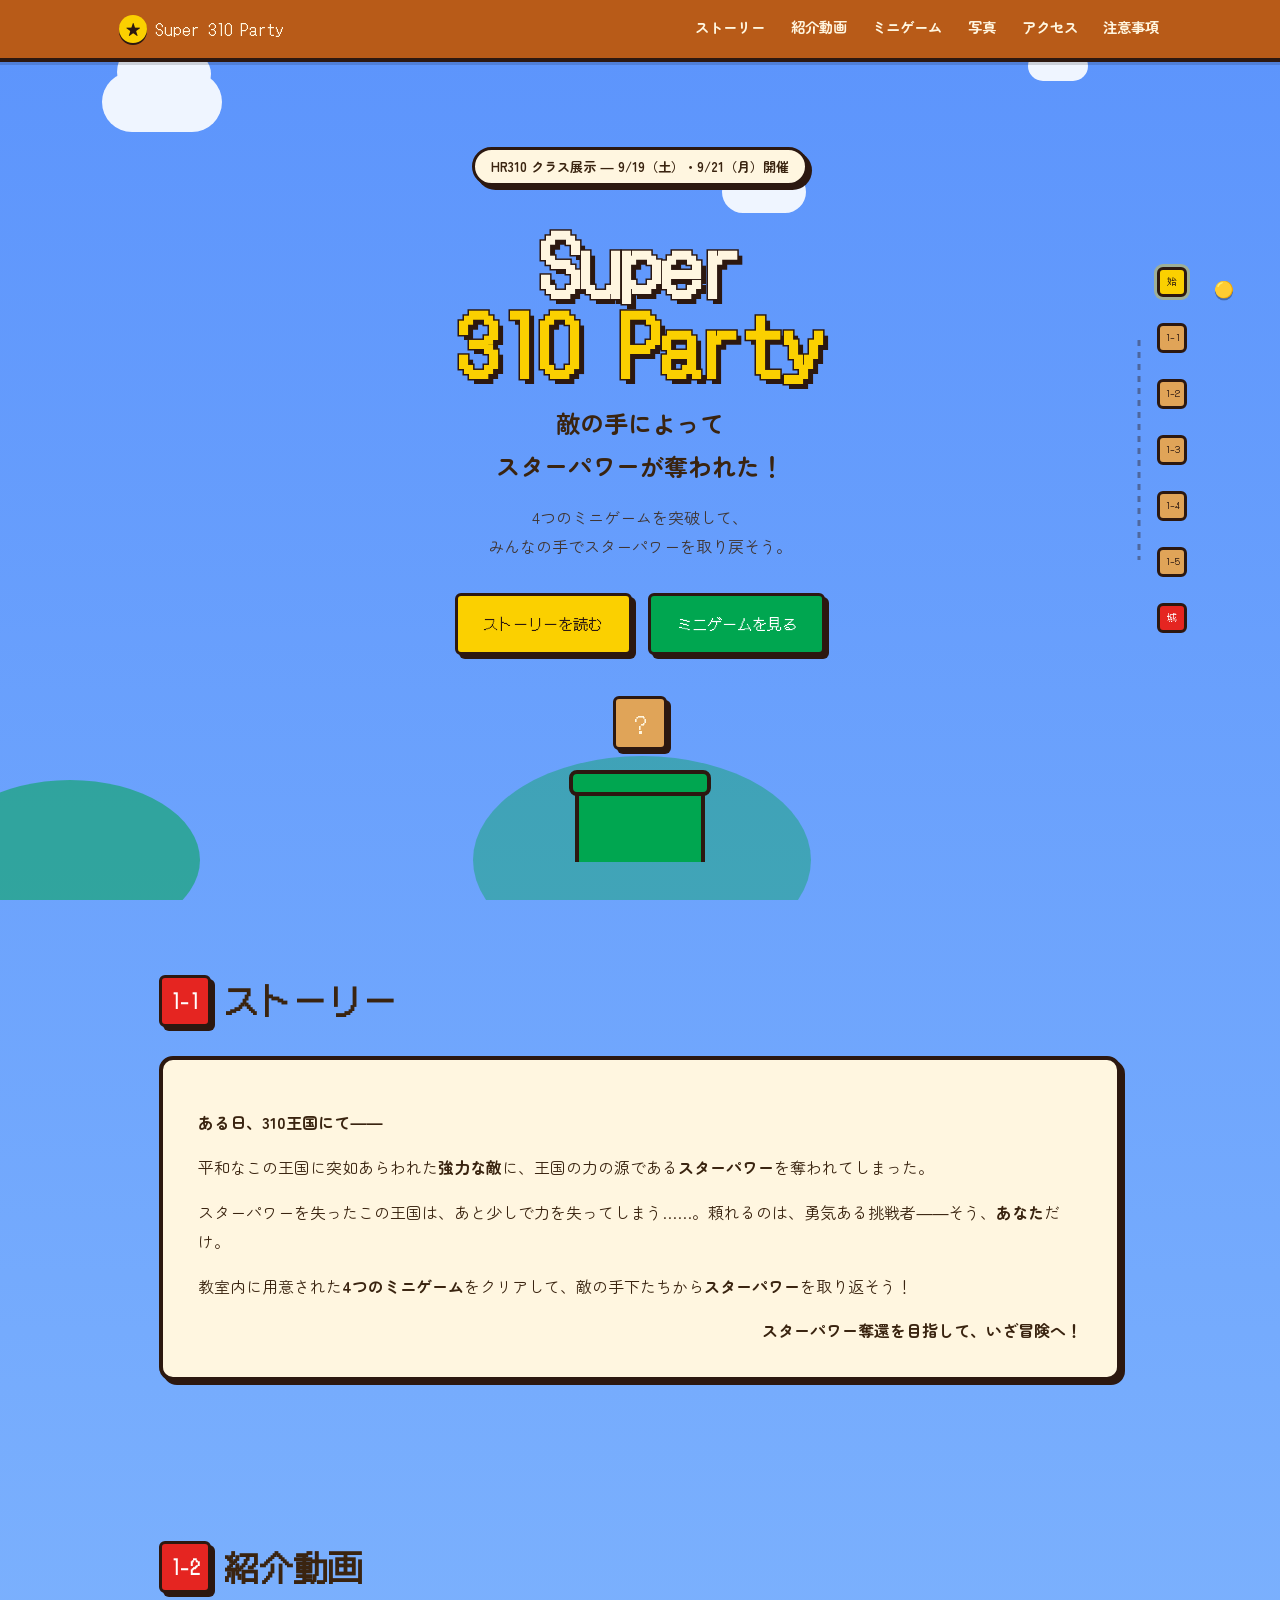
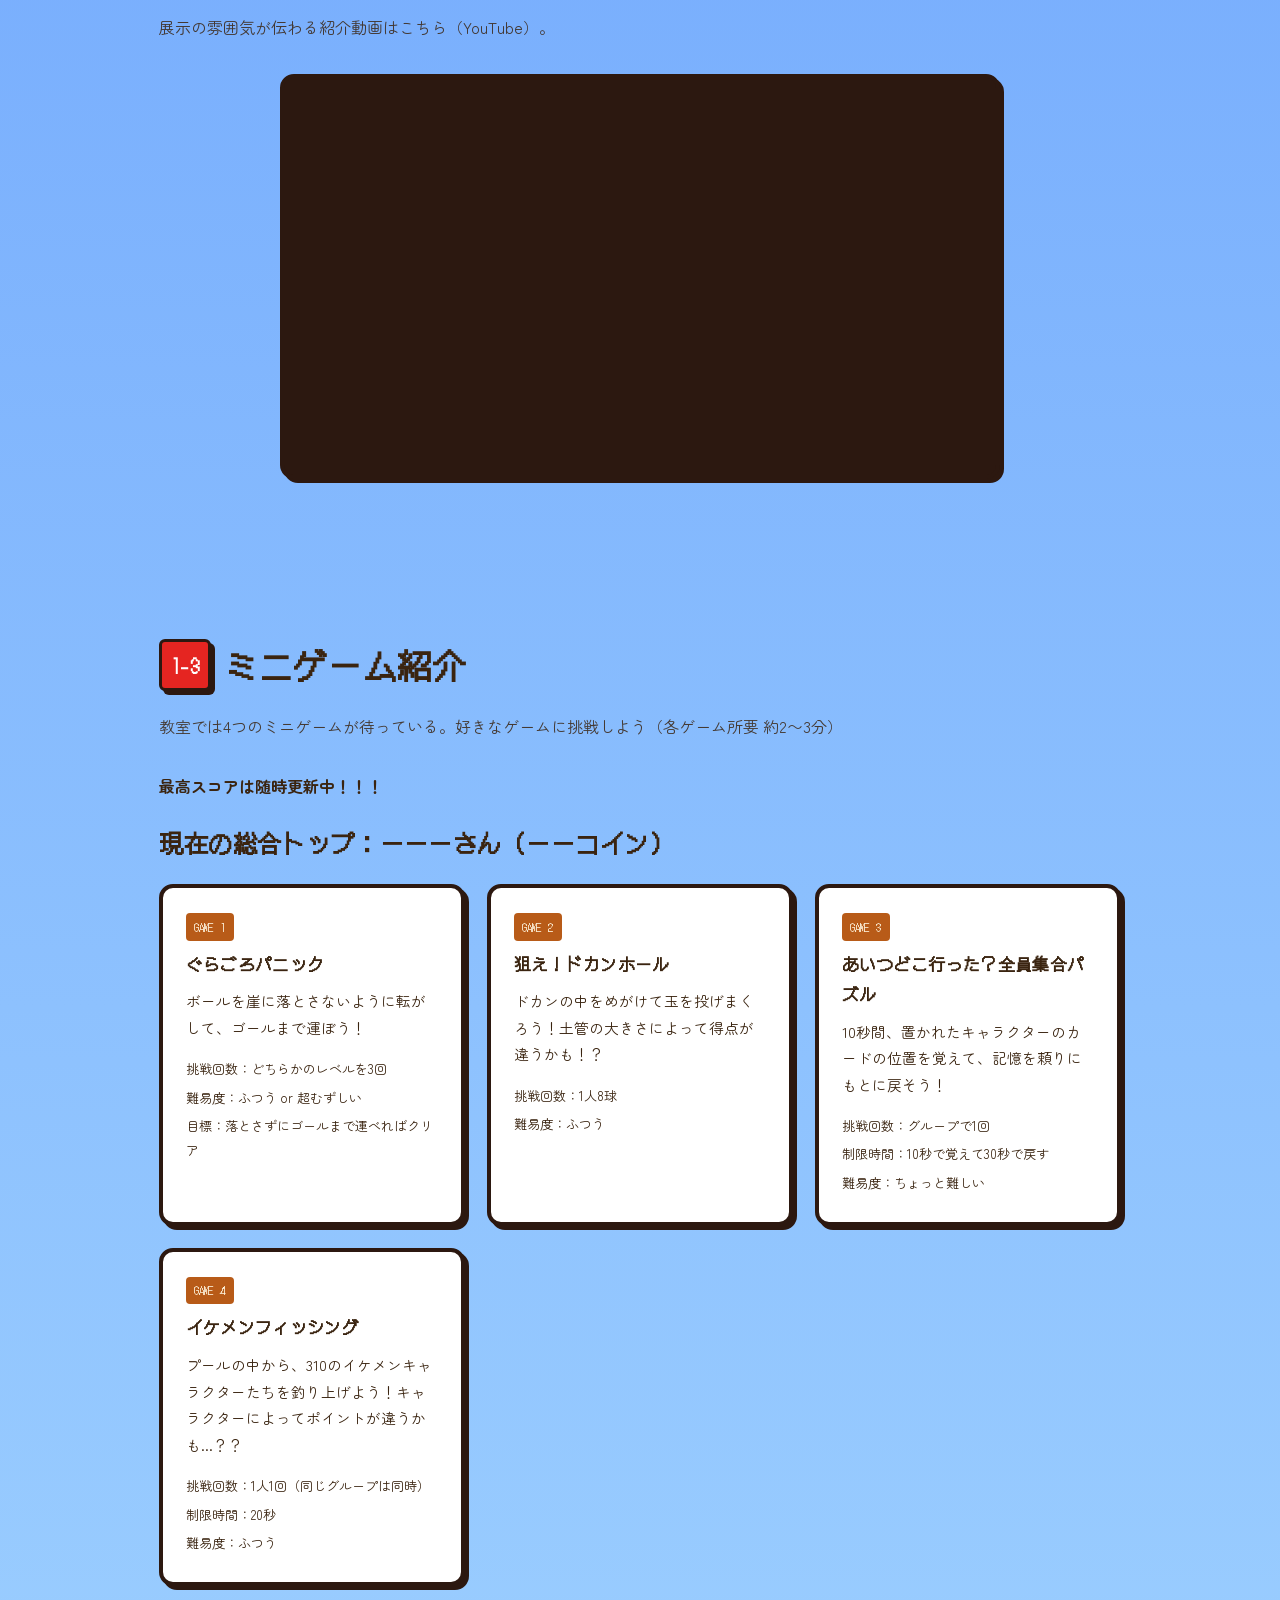
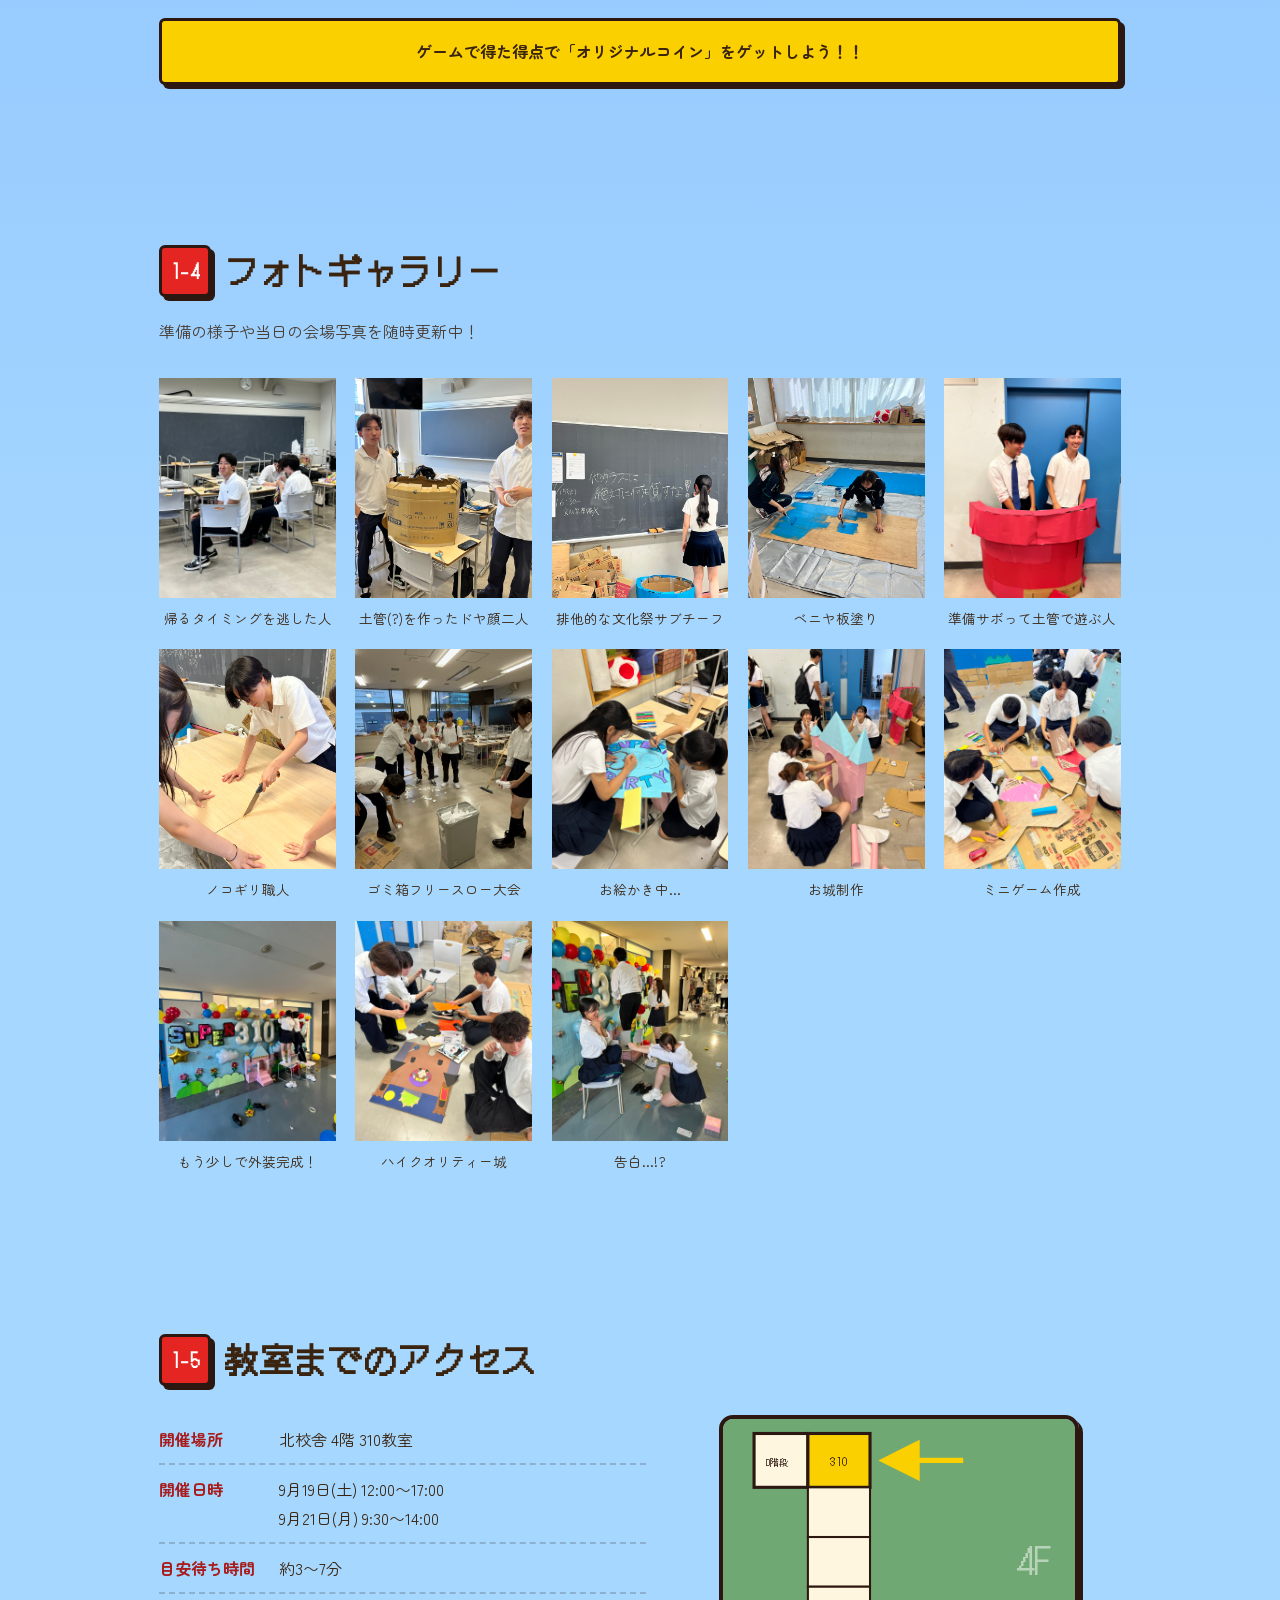
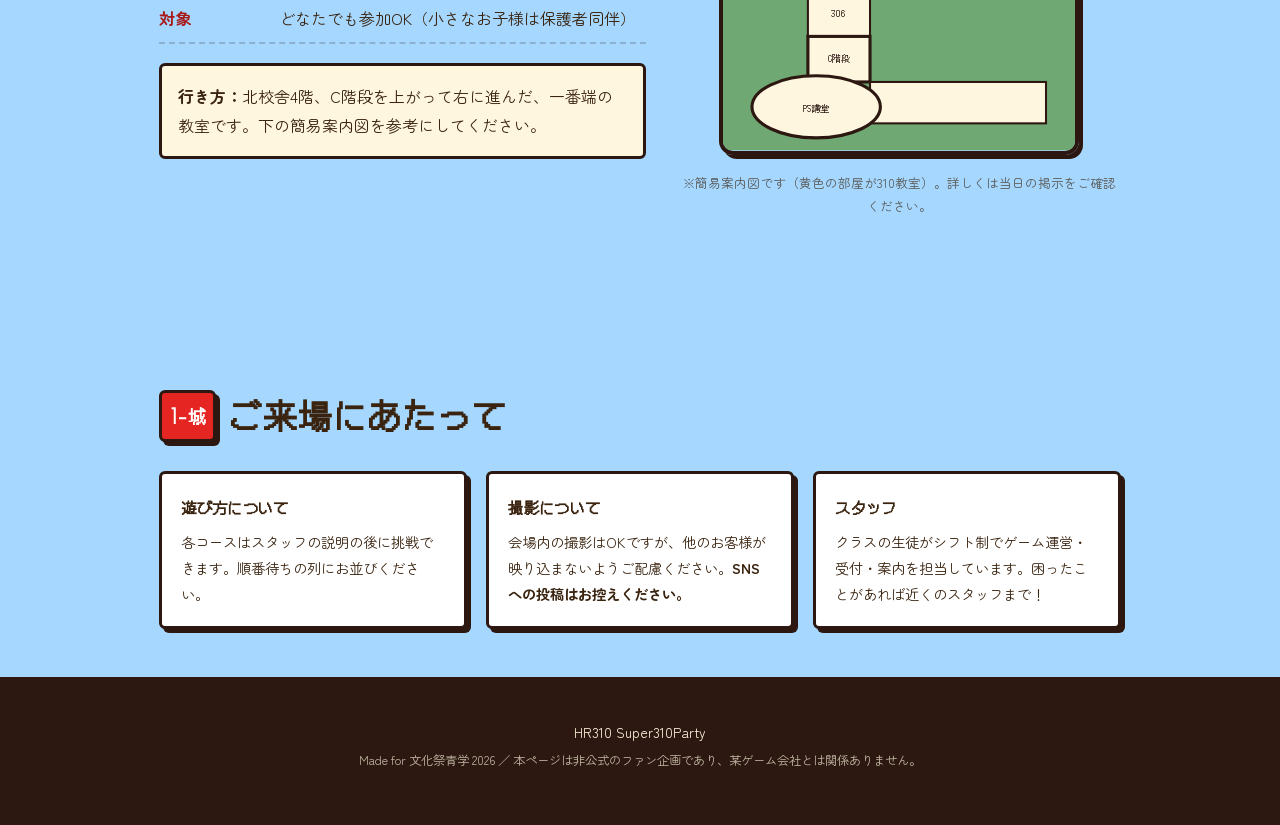
==== index.html @ dea3d175 "Update index.html" ====
<!DOCTYPE html>
<html lang="ja">
<head>
<meta charset="UTF-8">
<meta name="viewport" content="width=device-width, initial-scale=1.0">
<title>Super310Party｜HR310 クラス展示</title>
<meta name="description" content="悪のボスクッパにスターパワーを奪われた！4つのミニゲームに挑戦してスターパワーを取り戻せ。文化祭クラス出し物「スター・クエスト」">
<link rel="preconnect" href="https://fonts.googleapis.com">
<link rel="preconnect" href="https://fonts.gstatic.com" crossorigin>
<link href="https://fonts.googleapis.com/css2?family=DotGothic16&family=Zen+Maru+Gothic:wght@400;500;700;900&display=swap" rel="stylesheet">
<link rel="stylesheet" href="style.css">
</head>
<body>

<!-- ふわふわ動く背景の雲・土管など（装飾） -->
<div class="bg-scene" aria-hidden="true">
  <div class="cloud cloud--a"></div>
  <div class="cloud cloud--b"></div>
  <div class="cloud cloud--c"></div>
  <div class="hill hill--a"></div>
  <div class="hill hill--b"></div>
</div>

<!-- ===== ヘッダー ===== -->
<header class="site-header">
  <div class="site-header__inner">
    <a class="brand" href="#top">
      <span class="brand__coin">★</span>
      <span class="brand__text">Super 310 Party</span>
    </a>
    <nav class="main-nav" aria-label="ページ内メニュー">
      <a href="#story">ストーリー</a>
      <a href="#video">紹介動画</a>
      <a href="#games">ミニゲーム</a>
      <a href="#gallery">写真</a>
      <a href="#access">アクセス</a>
      <a href="#info">注意事項</a>
    </nav>
    <button class="menu-toggle" id="menuToggle" aria-label="メニューを開く" aria-expanded="false">
      <span></span><span></span><span></span>
    </button>
  </div>
</header>

<!-- スクロール連動のコースマップ（サイド固定・現在地表示） -->
<nav class="course-map" aria-label="現在の読了位置">
  <div class="course-map__line"></div>
  <ol class="course-map__nodes">
    <li data-target="top"><span class="node">始</span><em>スタート</em></li>
    <li data-target="story"><span class="node">1-1</span><em>ストーリー</em></li>
    <li data-target="video"><span class="node">1-2</span><em>紹介動画</em></li>
    <li data-target="games"><span class="node">1-3</span><em>ミニゲーム</em></li>
    <li data-target="gallery"><span class="node">1-4</span><em>写真</em></li>
    <li data-target="access"><span class="node">1-5</span><em>アクセス</em></li>
    <li data-target="info"><span class="node node--castle">城</span><em>ゴール</em></li>
  </ol>
  <div class="course-map__runner" id="mapRunner">🟡</div>
</nav>

<main id="top">

  <!-- ===== ヒーロー ===== -->
  <section class="hero">
    <div class="hero__inner">
      <p class="hero__eyebrow">HR310 クラス展示 ― 9/19（土）・9/21（月）開催</p>
      <h1 class="hero__title">
        <span class="hero__title-line">Super</span>
        <span class="hero__title-line hero__title-line--accent">310 Party</span>
      </h1>
      <p class="hero__catch">敵の手によって<br>スターパワーが奪われた！</p>
      <p class="hero__sub">4つのミニゲームを突破して、<br>みんなの手でスターパワーを取り戻そう。</p>
      <div class="hero__cta">
        <a href="#story" class="btn btn--block">ストーリーを読む</a>
        <a href="#games" class="btn btn--pipe">ミニゲームを見る</a>
      </div>
      <button class="qblock" id="qblock" type="button" aria-label="隠しブロック">?</button>
    </div>
    <div class="hero__pipe" aria-hidden="true"></div>
  </section>

  <!-- ===== ストーリー ===== -->
  <section id="story" class="section story">
    <h2 class="section__heading"><span>1-1</span>ストーリー</h2>
    <div class="story__body">
      <p class="story__lead">ある日、310王国にて――</p>
      <p>平和なこの王国に突如あらわれた<strong>強力な敵</strong>に、王国の力の源である<strong>スターパワー</strong>を奪われてしまった。</p>
      <p>スターパワーを失ったこの王国は、あと少しで力を失ってしまう……。頼れるのは、勇気ある挑戦者――そう、<strong>あなた</strong>だけ。</p>
      <p>教室内に用意された<strong>4つのミニゲーム</strong>をクリアして、敵の手下たちから<strong>スターパワー</strong>を取り返そう！</p>
      <p class="story__lead story__lead--end">スターパワー奪還を目指して、いざ冒険へ！</p>
    </div>
  </section>

  <!-- ===== 紹介動画 ===== -->
  <section id="video" class="section video">
    <h2 class="section__heading"><span>1-2</span>紹介動画</h2>
    <p class="section__lead">展示の雰囲気が伝わる紹介動画はこちら（YouTube）。</p>
    <div class="video-wrap">
      <iframe
        src="https://www.youtube.com/embed/QX0gnmTbUIY"
        title="スター・クエスト 紹介動画"
        loading="lazy"
        allow="accelerometer; autoplay; clipboard-write; encrypted-media; gyroscope; picture-in-picture; web-share"
        allowfullscreen>
      </iframe>
    </div>
    <!-- <p class="video-note">※ 上の「YOUTUBE_VIDEO_ID」の部分を、実際にYouTubeへアップした動画のIDに差し替えてください。</p> -->
  </section>


  <!-- ===== ミニゲーム ===== -->
  <section id="games" class="section games">
    <h2 class="section__heading"><span>1-3</span>ミニゲーム紹介</h2>
    <p class="section__lead">教室では4つのミニゲームが待っている。好きなゲームに挑戦しよう（各ゲーム所要 約2〜3分）</p>
    <p><strong>最高スコアは随時更新中！！！</strong></p>
    <h2><strong>現在の総合トップ：ーーーさん（ーーコイン）</strong></h2>

    <div class="game-grid">
      <article class="game-card">
        <div class="game-card__head">
          <span class="game-card__num">GAME 1</span>
          <h3>ぐらごろパニック</h3>
        </div>
        <p class="game-card__desc">ボールを崖に落とさないように転がして、ゴールまで運ぼう！</p>
        <ul class="game-card__meta">
          <li> 挑戦回数：どちらかのレベルを3回</li>
          <li> 難易度：ふつう or 超むずしい</li>
          <li> 目標：落とさずにゴールまで運べればクリア</li>
        </ul>
        
      </article>

      <article class="game-card">
        <div class="game-card__head">
          <span class="game-card__num">GAME 2</span>
          <h3>狙え！ドカンホール</h3>
        </div>
        <p class="game-card__desc">ドカンの中をめがけて玉を投げまくろう！土管の大きさによって得点が違うかも！？</p>
        <ul class="game-card__meta">
          <li> 挑戦回数：1人8球</li>
          <li> 難易度：ふつう</li>
        </ul>
        
      </article>

      <article class="game-card">
        <div class="game-card__head">
          <span class="game-card__num">GAME 3</span>
          <h3>あいつどこ行った？全員集合パズル</h3>
        </div>
        <p class="game-card__desc">10秒間、置かれたキャラクターのカードの位置を覚えて、記憶を頼りにもとに戻そう！</p>
        <ul class="game-card__meta">
          <li> 挑戦回数：グループで1回</li>
          <li> 制限時間：10秒で覚えて30秒で戻す</li>
          <li> 難易度：ちょっと難しい</li>
        </ul>
        
      </article>

      <article class="game-card">
        <div class="game-card__head">
          <span class="game-card__num">GAME 4</span>
          <h3>イケメンフィッシング</h3>
        </div>
        <p class="game-card__desc">プールの中から、310のイケメンキャラクターたちを釣り上げよう！キャラクターによってポイントが違うかも...？？</p>
        <ul class="game-card__meta">
          <li> 挑戦回数：1人1回（同じグループは同時）</li>
          <li> 制限時間：20秒</li>
          <li> 難易度：ふつう</li>
        </ul>
        
      </article>
    </div>

    <div class="prize-note">
      <p><strong>ゲームで得た得点で「オリジナルコイン」をゲットしよう！！</strong> </p>
    </div>
  </section>

  <!-- ===== 写真ギャラリー ===== -->
  <section id="gallery" class="section gallery">
    <h2 class="section__heading"><span>1-4</span>フォトギャラリー</h2>
    <p class="section__lead">準備の様子や当日の会場写真を随時更新中！</p>
    <div class="gallery__grid">
      <figure class="gallery__item"><img src="IMG_1889.jpeg" alt="帰るタイミング"><figcaption>帰るタイミングを逃した人</figcaption></figure>
      <figure class="gallery__item"><img src="IMG_1675.jpeg" alt="ドヤ顔二人"><figcaption>土管(?)を作ったドヤ顔二人</figcaption></figure>
      <figure class="gallery__item"><img src="IMG_1862.jpeg" alt="排他的な文化祭チーフ"><figcaption>排他的な文化祭サブチーフ</figcaption></figure>
      <figure class="gallery__item"><img src="IMG_1683.jpeg" alt="ベニヤ板を塗る二人"><figcaption>ベニヤ板塗り</figcaption></figure>
      <figure class="gallery__item"><img src="IMG_1866.jpeg" alt="準備サボって土管で遊ぶ人たち"><figcaption>準備サボって土管で遊ぶ人</figcaption></figure>
      <figure class="gallery__item"><img src="IMG_1871.jpeg" alt="ノコギリ職人"><figcaption>ノコギリ職人</figcaption></figure>
      <figure class="gallery__item"><img src="IMG_1896.jpeg" alt="ゴミ箱フリースロー大会"><figcaption>ゴミ箱フリースロー大会</figcaption></figure>
      <figure class="gallery__item"><img src="IMG_1968.jpeg" alt="お絵かき中..."><figcaption>お絵かき中...</figcaption></figure>
      <figure class="gallery__item"><img src="IMG_1945.jpeg" alt="お城制作"><figcaption>お城制作</figcaption></figure>
      <figure class="gallery__item"><img src="IMG_1990.jpeg" alt="ミニゲーム制作"><figcaption>ミニゲーム作成</figcaption></figure>
      <figure class="gallery__item"><img src="IMG_2033.jpeg" alt="もう少し"><figcaption>もう少しで外装完成！</figcaption></figure>
      <figure class="gallery__item"><img src="IMG_1991.jpeg" alt="ハイクオリティー城"><figcaption>ハイクオリティー城</figcaption></figure>
      <figure class="gallery__item"><img src="IMG_2036.jpeg" alt="告白"><figcaption>告白...!?</figcaption></figure>
      <!-- <figure class="gallery__item"><div class="gallery__ph">写真 5</div><figcaption>まだまだ更新中...</figcaption></figure> -->
      
    </div>
  </section>

  <!-- ===== アクセス ===== -->
  <section id="access" class="section access">
    <h2 class="section__heading"><span>1-5</span>教室までのアクセス</h2>
    <div class="access__grid">
      <div class="access__info">
        <dl class="access__list">
          <div><dt>開催場所</dt><dd>北校舎 4階 310教室</dd></div>
          <div><dt>開催日時</dt><dd>9月19日(土) 12:00〜17:00<br>9月21日(月) 9:30〜14:00</dd></div>
          <div><dt>目安待ち時間</dt><dd>約3〜7分</dd></div>
          <div><dt>対象</dt><dd>どなたでも参加OK（小さなお子様は保護者同伴）</dd></div>
        </dl>
        <p class="access__route"><strong>行き方：</strong>北校舎4階、C階段を上がって右に進んだ、一番端の教室です。下の簡易案内図を参考にしてください。</p>
      </div>
      <div class="access__map" aria-hidden="true">
        <svg viewBox="0 0 340 320" class="map-svg">
          <rect width="340" height="320" fill="#6FA872"></rect>
          <text x="300" y="150" text-anchor="middle" class="map-svg__label map-svg__floor">4F</text>
 
          <!-- 上部の階段 -->
          <rect x="30" y="14" width="52" height="52" fill="var(--cream)" stroke="var(--outline)" stroke-width="3"></rect>
          <text x="52" y="45" text-anchor="middle" class="map-svg__label map-svg__label--xs">D階段</text>
 
          <!-- 縦の廊下（教室が並ぶ） -->
          <rect x="82" y="14" width="60" height="52" class="map-svg__room map-svg__room--active" stroke="var(--outline)" stroke-width="3"></rect>
          <text x="112" y="45" text-anchor="middle" class="map-svg__label map-svg__label--sm">310</text>
 
          <rect x="82" y="66" width="60" height="48" fill="var(--cream)" stroke="var(--outline)" stroke-width="2"></rect>
          <rect x="82" y="114" width="60" height="48" fill="var(--cream)" stroke="var(--outline)" stroke-width="2"></rect>
 
          <rect x="82" y="162" width="60" height="48" fill="var(--cream)" stroke="var(--outline)" stroke-width="2"></rect>
          <text x="112" y="191" text-anchor="middle" class="map-svg__label map-svg__label--xs">306</text>
 
          <!-- B階段 -->
          <rect x="82" y="210" width="60" height="44" fill="var(--cream)" stroke="var(--outline)" stroke-width="3"></rect>
          <text x="112" y="235" text-anchor="middle" class="map-svg__label map-svg__label--xs">C階段</text>
 
          <!-- 横の廊下（1階部分） -->
          <rect x="142" y="254" width="170" height="40" fill="var(--cream)" stroke="var(--outline)" stroke-width="2"></rect>
          
 
          <!-- PS講堂 -->
          <ellipse cx="90" cy="278" rx="62" ry="30" fill="var(--cream)" stroke="var(--outline)" stroke-width="3"></ellipse>
          <text x="90" y="283" text-anchor="middle" class="map-svg__label map-svg__label--xs">PS講堂</text>
 
          <!-- 310教室を指す矢印 -->
          <path d="M232 40 L170 40" fill="none" stroke="var(--gold)" stroke-width="5" marker-end="url(#arrowhead)"></path>
          <defs>
            <marker id="arrowhead" markerWidth="8" markerHeight="8" refX="4" refY="4" orient="auto">
              <path d="M0,0 L8,4 L0,8 Z" fill="var(--gold)"></path>
            </marker>
          </defs>
        </svg>
        <p class="map-caption">※簡易案内図です（黄色の部屋が310教室）。詳しくは当日の掲示をご確認ください。</p>
      </div>
    </div>
  </section>

  <!-- ===== 注意事項・FAQ ===== -->
  <section id="info" class="section info">
    <h2 class="section__heading"><span>1-城</span>ご来場にあたって</h2>
    <div class="info__grid">
      <div class="info__card">
        <h3> 遊び方について</h3>
        <p>各コースはスタッフの説明の後に挑戦できます。順番待ちの列にお並びください。</p>
      </div>
      <div class="info__card">
        <h3> 撮影について</h3>
        <p>会場内の撮影はOKですが、他のお客様が映り込まないようご配慮ください。<strong>SNSへの投稿はお控えください。</strong></p>
      </div>
      <div class="info__card">
        <h3> スタッフ</h3>
        <p>クラスの生徒がシフト制でゲーム運営・受付・案内を担当しています。困ったことがあれば近くのスタッフまで！</p>
      </div>
    </div>
  </section>

</main>

<footer class="site-footer">
  <p>HR310 Super310Party</p>
  <p class="site-footer__sub">Made for 文化祭青学 2026 ／ 本ページは非公式のファン企画であり、某ゲーム会社とは関係ありません。</p>
</footer>

<div class="toast" id="toast" role="status" aria-live="polite"></div>

<script src="script.js"></script>
</body>
</html>
---- style.css ----
/* =====================================================
   トークン
===================================================== */
:root{
  --sky-top: #5C94FC;
  --sky-bottom: #A6D8FF;
  --sky: #5C94FC;
  --ground: #C84C0C;
  --block: #B85B18;
  --block-light: #E0A458;
  --pipe: #00A650;
  --pipe-dark: #00793A;
  --gold: #FBD000;
  --red: #E52521;
  --red-dark: #A81C1C;
  --outline: #2C1810;
  --cream: #FFF6E0;
  --ink: #3A2410;
 
  --font-display: "DotGothic16", sans-serif;
  --font-body: "Zen Maru Gothic", sans-serif;
 
  --radius-s: 6px;
  --radius-m: 14px;
  --shadow-pixel: 4px 4px 0 var(--outline);
}

*, *::before, *::after{ box-sizing: border-box; }

html{ scroll-behavior: smooth; }

body{
  margin: 0;
  font-family: var(--font-body);
  color: var(--ink);
  background: linear-gradient(var(--sky-top), var(--sky-bottom) 70%, var(--sky-bottom));
  overflow-x: hidden;
  line-height: 1.8;
}

h1, h2, h3{ font-family: var(--font-display); letter-spacing: .02em; }

a{ color: inherit; }

@media (prefers-reduced-motion: reduce){
  *{ animation-duration: .001ms !important; animation-iteration-count: 1 !important; transition-duration: .001ms !important; }
  html{ scroll-behavior: auto; }
}

/* =====================================================
   背景シーン（雲・丘）
===================================================== */
.bg-scene{ position: fixed; inset: 0; z-index: -1; overflow: hidden; }

.cloud{
  position: absolute;
  width: 120px; height: 60px;
  background: #fff;
  border-radius: 60px;
  opacity: .9;
}
.cloud::before, .cloud::after{
  content: "";
  position: absolute;
  background: #fff;
  border-radius: 50%;
}
.cloud::before{ width: 60px; height: 60px; top: -30px; left: 15px; }
.cloud::after{ width: 44px; height: 44px; top: -20px; left: 65px; }
.cloud--a{ top: 8%; left: 8%; animation: drift 60s linear infinite; }
.cloud--b{ top: 18%; left: 55%; transform: scale(.7); animation: drift 80s linear infinite; }
.cloud--c{ top: 4%; left: 78%; transform: scale(.5); animation: drift 70s linear infinite reverse; }

@keyframes drift{
  from{ transform: translateX(0); }
  to{ transform: translateX(120px); }
}

.hill{
  position: absolute;
  bottom: -40px;
  width: 260px; height: 160px;
  background: var(--pipe);
  border-radius: 50%;
  opacity: .55;
}
.hill--a{ left: -60px; }
.hill--b{ left: 40%; transform: scale(1.3); opacity: .4; }

/* =====================================================
   ヘッダー / ナビ
===================================================== */
.site-header{
  position: sticky; top: 0; z-index: 40;
  background: var(--block);
  border-bottom: 4px solid var(--outline);
  box-shadow: 0 3px 0 rgba(0,0,0,.15);
}
.site-header__inner{
  max-width: 1080px; margin: 0 auto;
  display: flex; align-items: center; justify-content: space-between;
  padding: .6rem 1.2rem;
}
.brand{ display: flex; align-items: center; gap: .5rem; text-decoration: none; color: var(--cream); }
.brand__coin{
  display: inline-flex; align-items: center; justify-content: center;
  width: 28px; height: 28px; border-radius: 50%;
  background: var(--gold); color: var(--outline);
  font-size: .9rem; font-weight: 900;
  box-shadow: 0 2px 0 var(--outline);
  animation: coin-spin 3s linear infinite;
}
@keyframes coin-spin{
  0%, 100%{ transform: scaleX(1); }
  50%{ transform: scaleX(.15); }
}
.brand__text{ font-family: var(--font-display); font-size: 1.05rem; }

.main-nav{ display: flex; gap: 1.4rem; }
.main-nav a{
  text-decoration: none; color: var(--cream); font-size: .9rem; font-weight: 700;
  padding: .3rem .1rem; border-bottom: 3px solid transparent;
}
.main-nav a:hover{ border-color: var(--gold); }

.menu-toggle{
  display: none; flex-direction: column; gap: 4px;
  background: none; border: none; cursor: pointer; padding: .4rem;
}
.menu-toggle span{ width: 24px; height: 3px; background: var(--cream); border-radius: 2px; }

@media (max-width: 760px){
  .main-nav{
    position: absolute; top: 100%; left: 0; right: 0;
    background: var(--block); border-bottom: 4px solid var(--outline);
    flex-direction: column; gap: 0; padding: .5rem 1.2rem;
    display: none;
  }
  .main-nav.is-open{ display: flex; }
  .main-nav a{ padding: .7rem 0; border-bottom: 1px solid rgba(255,255,255,.15); }
  .menu-toggle{ display: flex; }
}

/* =====================================================
   コースマップ（サイド固定・進捗インジケーター）
===================================================== */
.course-map{
  position: fixed; right: 14px; top: 50%; transform: translateY(-50%);
  z-index: 30;
  display: flex; align-items: center;
}
.course-map__nodes{
  list-style: none; margin: 0; padding: 0;
  display: flex; flex-direction: column; gap: 26px;
  position: relative;
}
.course-map__line{
  position: absolute; right: 17px; top: 50%; transform: translateY(-50%) rotate(90deg);
  width: 220px; height: 3px;
  background: repeating-linear-gradient(90deg, var(--outline) 0 6px, transparent 6px 12px);
  opacity: .4;
}
.course-map__nodes li{ display: flex; align-items: center; gap: .5rem; cursor: pointer; }
.course-map__nodes .node{
  width: 30px; height: 30px; border-radius: 6px;
  background: var(--block-light); border: 3px solid var(--outline);
  display: flex; align-items: center; justify-content: center;
  font-family: var(--font-display); font-size: .6rem; color: var(--outline);
  transition: transform .15s ease, background .15s ease;
}
.course-map__nodes .node--castle{ background: var(--red); color: #fff; }
.course-map__nodes em{
  font-style: normal; font-size: .68rem; white-space: nowrap;
  background: var(--cream); border: 2px solid var(--outline); border-radius: 4px;
  padding: 2px 6px; opacity: 0; transform: translateX(6px);
  transition: opacity .15s ease, transform .15s ease;
}
.course-map__nodes li:hover em{ opacity: 1; transform: translateX(0); }
.course-map__nodes li:hover .node{ transform: scale(1.15); background: var(--gold); }
.course-map__nodes li.is-active .node{ background: var(--gold); box-shadow: 0 0 0 3px rgba(251,208,0,.4); }

.course-map__runner{
  position: absolute; right: 32px; font-size: 1rem;
  transition: top .25s ease;
  filter: drop-shadow(0 2px 0 rgba(0,0,0,.3));
}

@media (max-width: 900px){
  .course-map{ display: none; }
}

/* =====================================================
   ヒーロー
===================================================== */
.hero{
  position: relative;
  padding: 4.5rem 1.2rem 7rem;
  text-align: center;
  overflow: hidden;
}
.hero__inner{ max-width: 720px; margin: 0 auto; position: relative; z-index: 2; }
.hero__eyebrow{
  display: inline-block;
  background: var(--cream); border: 3px solid var(--outline); border-radius: 20px;
  padding: .3rem 1rem; font-weight: 700; font-size: .82rem;
  box-shadow: var(--shadow-pixel);
}
.hero__title{ margin: 1.4rem 0 .6rem; line-height: 1; }
.hero__title-line{
  display: block; font-size: clamp(2.6rem, 9vw, 5rem);
  color: var(--cream);
  -webkit-text-stroke: 3px var(--outline);
  paint-order: stroke fill;
  text-shadow: 5px 5px 0 var(--outline);
}
.hero__title-line--accent{ color: var(--gold); }

.hero__catch{
  font-size: clamp(1.1rem, 3vw, 1.5rem);
  font-weight: 700; margin: 1.2rem 0 .4rem;
}
.hero__sub{ opacity: .85; margin-bottom: 2rem; }

.hero__cta{ display: flex; gap: 1rem; justify-content: center; flex-wrap: wrap; }

.btn{
  display: inline-block; text-decoration: none;
  font-family: var(--font-display); font-size: .95rem;
  padding: .9rem 1.6rem; border-radius: var(--radius-s);
  border: 3px solid var(--outline);
  box-shadow: var(--shadow-pixel);
  transition: transform .1s ease, box-shadow .1s ease;
}
.btn:active{ transform: translate(3px, 3px); box-shadow: 1px 1px 0 var(--outline); }
.btn--block{ background: var(--gold); color: var(--outline); }
.btn--pipe{ background: var(--pipe); color: #fff; }

.qblock{
  margin-top: 2.6rem;
  width: 54px; height: 54px;
  background: var(--block-light);
  border: 3px solid var(--outline);
  border-radius: var(--radius-s);
  font-family: var(--font-display); font-size: 1.4rem; color: var(--cream);
  box-shadow: var(--shadow-pixel);
  cursor: pointer;
  animation: qbounce 2.4s ease-in-out infinite;
}
@keyframes qbounce{
  0%, 80%, 100%{ transform: translateY(0); }
  85%{ transform: translateY(-8px); }
  90%{ transform: translateY(0); }
}
.qblock.is-hit{ animation: none; background: var(--outline); color: var(--block-light); }

.hero__pipe{
  position: absolute; bottom: -10px; left: 50%; transform: translateX(-50%);
  width: 130px; height: 90px;
  background: var(--pipe);
  border: 4px solid var(--outline);
  border-radius: 10px 10px 0 0;
}
.hero__pipe::before{
  content: "";
  position: absolute; top: -16px; left: -10px; right: -10px;
  height: 26px;
  background: var(--pipe);
  border: 4px solid var(--outline);
  border-radius: 8px;
}

/* =====================================================
   共通セクション
===================================================== */
.section{
  max-width: 1000px; margin: 0 auto;
  padding: 5rem 1.2rem 3rem;
  position: relative;
}
.section__heading{
  display: flex; align-items: center; gap: .8rem;
  font-size: clamp(1.5rem, 4vw, 2.1rem);
  margin-bottom: 1.6rem;
}
.section__heading span{
  display: inline-flex; align-items: center; justify-content: center;
  min-width: 52px; height: 52px; padding: 0 .4rem;
  background: var(--red); color: #fff;
  border: 3px solid var(--outline); border-radius: var(--radius-s);
  font-size: 1.1rem;
  box-shadow: var(--shadow-pixel);
}
.section__lead{ opacity: .85; margin-top: -.6rem; margin-bottom: 2rem; }

/* =====================================================
   ストーリー
===================================================== */
.story__body{
  background: var(--cream);
  border: 4px solid var(--outline);
  border-radius: var(--radius-m);
  box-shadow: var(--shadow-pixel);
  padding: 2rem 2.2rem;
}
.story__lead{ font-weight: 700; }
.story__lead--end{ text-align: right; margin-bottom: 0; }

/* =====================================================
   紹介動画
===================================================== */
.video-wrap{
  position: relative;
  width: 100%;
  max-width: 720px;
  margin: 0 auto;
  aspect-ratio: 16 / 9;
  border: 4px solid var(--outline);
  border-radius: var(--radius-m);
  box-shadow: var(--shadow-pixel);
  overflow: hidden;
  background: var(--outline);
}
.video-wrap iframe{
  position: absolute; inset: 0;
  width: 100%; height: 100%;
  border: 0;
}
.video-note{
  text-align: center; font-size: .82rem; opacity: .7;
  margin-top: .8rem;
}

/* =====================================================
   ミニゲーム
===================================================== */
.game-grid{
  display: grid; grid-template-columns: repeat(auto-fit, minmax(230px, 1fr));
  gap: 1.4rem;
}
.game-card{
  background: #fff;
  border: 4px solid var(--outline);
  border-radius: var(--radius-m);
  box-shadow: var(--shadow-pixel);
  padding: 1.4rem;
  transition: transform .15s ease;
}
.game-card:hover{ transform: translateY(-4px); }
.game-card__head{ margin-bottom: .6rem; }
.game-card__num{
  display: inline-block; font-family: var(--font-display); font-size: .72rem;
  background: var(--block); color: var(--cream);
  padding: .2rem .5rem; border-radius: 4px; margin-bottom: .5rem;
}
.game-card h3{ margin: 0; font-size: 1.05rem; }
.game-card__desc{ font-size: .92rem; margin: .6rem 0 1rem; }
.game-card__meta{ list-style: none; margin: 0; padding: 0; font-size: .82rem; }
.game-card__meta li{ margin-bottom: .3rem; }

.prize-note{
  margin-top: 2rem; text-align: center;
  background: var(--gold); border: 3px solid var(--outline); border-radius: var(--radius-s);
  padding: 1rem; font-weight: 700; box-shadow: var(--shadow-pixel);
}
.prize-note p{ margin: 0; }

/* =====================================================
   ギャラリー
===================================================== */
.gallery__grid{
  display: grid; grid-template-columns: repeat(auto-fit, minmax(160px, 1fr));
  gap: 1.2rem;
}
.gallery__item{ margin: 0; }
.gallery__ph{
  aspect-ratio: 4 / 3;
  background: repeating-linear-gradient(45deg, var(--block-light), var(--block-light) 10px, var(--block) 10px, var(--block) 20px);
  border: 4px solid var(--outline); border-radius: var(--radius-s);
  display: flex; align-items: center; justify-content: center;
  color: var(--cream); font-family: var(--font-display); font-size: .9rem;
  box-shadow: var(--shadow-pixel);
}
.gallery__item figcaption{ margin-top: .5rem; font-size: .85rem; text-align: center; }
/* 実際の写真を使う場合は .gallery__ph を <img class="gallery__ph" src="images/xxx.jpg"> に差し替えてください */

/* =====================================================
   アクセス
===================================================== */
.access__grid{
  display: grid; grid-template-columns: 1.1fr 1fr; gap: 2rem; align-items: start;
}
@media (max-width: 760px){ .access__grid{ grid-template-columns: 1fr; } }
 
.access__list{ margin: 0 0 1.2rem; }
.access__list > div{
  display: flex; gap: 1rem; padding: .6rem 0; border-bottom: 2px dashed rgba(44,24,16,.2);
}
.access__list dt{ min-width: 6.5em; font-weight: 700; color: var(--red-dark); }
.access__list dd{ margin: 0; }
.access__route{ background: var(--cream); border: 3px solid var(--outline); border-radius: var(--radius-s); padding: 1rem; }
 
.access__map{ text-align: center; }
.map-svg{ width: 100%; max-width: 360px; border: 4px solid var(--outline); border-radius: var(--radius-m); box-shadow: var(--shadow-pixel); }
.map-svg__label{ font-family: var(--font-display); font-size: 13px; fill: var(--outline); }
.map-svg__label--sm{ font-size: 11px; }
.map-svg__label--xs{ font-size: 9px; }
.map-svg__floor{ font-size: 34px; fill: #fff; opacity: .5; }
.map-svg__room--active{ fill: var(--gold); }
.map-caption{ font-size: .8rem; opacity: .7; margin-top: .5rem; }
 
/* =====================================================
   注意事項
===================================================== */
.info__grid{
  display: grid; grid-template-columns: repeat(auto-fit, minmax(220px, 1fr));
  gap: 1.2rem;
}
.info__card{
  background: #fff; border: 3px solid var(--outline); border-radius: var(--radius-s);
  padding: 1.2rem; box-shadow: var(--shadow-pixel);
}
.info__card h3{ margin: 0 0 .5rem; font-size: .95rem; }
.info__card p{ margin: 0; font-size: .9rem; }
 
/* =====================================================
   フッター
===================================================== */
.site-footer{
  text-align: center; padding: 2.4rem 1rem 3rem;
  background: var(--outline); color: var(--cream);
  font-size: .85rem;
}
.site-footer p{ margin: .3rem 0; }
.site-footer__sub{ opacity: .7; font-size: .78rem; }

/* =====================================================
   注意事項
===================================================== */
.info__grid{
  display: grid; grid-template-columns: repeat(auto-fit, minmax(220px, 1fr));
  gap: 1.2rem;
}
.info__card{
  background: #fff; border: 3px solid var(--outline); border-radius: var(--radius-s);
  padding: 1.2rem; box-shadow: var(--shadow-pixel);
}
.info__card h3{ margin: 0 0 .5rem; font-size: .95rem; }
.info__card p{ margin: 0; font-size: .9rem; }

/* =====================================================
   フッター
===================================================== */
.site-footer{
  text-align: center; padding: 2.4rem 1rem 3rem;
  background: var(--outline); color: var(--cream);
  font-size: .85rem;
}
.site-footer p{ margin: .3rem 0; }
.site-footer__sub{ opacity: .7; font-size: .78rem; }

/* =====================================================
   トースト（隠しブロック演出）
===================================================== */
.toast{
  position: fixed; left: 50%; bottom: 30px; transform: translate(-50%, 20px);
  background: var(--outline); color: var(--gold);
  font-family: var(--font-display); font-size: .95rem;
  padding: .8rem 1.4rem; border-radius: var(--radius-s);
  opacity: 0; pointer-events: none; z-index: 50;
  transition: opacity .25s ease, transform .25s ease;
}
.toast.is-visible{ opacity: 1; transform: translate(-50%, 0); }

/* =====================================================
   携帯表示の最適化（このサイトはほぼスマホで見られる想定）
===================================================== */
@media (max-width: 600px){

  /* ヘッダー：ロゴを少し小さく、タップしやすい余白に */
  .site-header__inner{ padding: .5rem .9rem; }
  .brand__text{ font-size: .92rem; }
  .brand__coin{ width: 24px; height: 24px; font-size: .78rem; }
  .main-nav a{ font-size: 1rem; padding: .9rem 0; }

  /* ヒーロー：縦の余白を詰めて、1画面に収まりやすく */
  .hero{ padding: 2.6rem 1rem 4.5rem; }
  .hero__eyebrow{ font-size: .74rem; padding: .3rem .8rem; }
  .hero__title{ margin: 1.1rem 0 .5rem; }
  .hero__title-line{ font-size: clamp(2.4rem, 15vw, 3.4rem); -webkit-text-stroke: 2.5px var(--outline); text-shadow: 4px 4px 0 var(--outline); }
  .hero__catch{ font-size: 1.15rem; margin: 1rem 0 .3rem; }
  .hero__sub{ font-size: .92rem; margin-bottom: 1.6rem; }

  /* CTAボタンは横幅いっぱいに積んで親指で押しやすく */
  .hero__cta{ flex-direction: column; gap: .8rem; }
  .btn{ width: 100%; padding: 1rem 1.2rem; font-size: 1rem; }

  .qblock{ margin-top: 2rem; width: 48px; height: 48px; font-size: 1.2rem; }

  .hero__pipe{ width: 96px; height: 66px; }
  .hero__pipe::before{ height: 20px; }

  /* セクション共通：余白を詰めて縦スクロールを短く */
  .section{ padding: 3.2rem 1rem 1.6rem; }
  .section__heading{ gap: .6rem; margin-bottom: 1.2rem; }
  .section__heading span{ min-width: 42px; height: 42px; font-size: .95rem; }
  .section__lead{ font-size: .92rem; margin-bottom: 1.4rem; }

  .story__body{ padding: 1.4rem 1.2rem; }
  .story__body p{ margin: 0 0 1em; }

  .video-wrap{ border-radius: var(--radius-s); }
  .video-note{ font-size: .78rem; }

  /* ミニゲームは1カラムで、カード内の余白もタップしやすく調整 */
  .game-grid{ grid-template-columns: 1fr; gap: 1rem; }
  .game-card{ padding: 1.2rem; }
  .game-card:hover{ transform: none; }
  .game-card h3{ font-size: 1.1rem; }

  .prize-note{ font-size: .95rem; padding: .9rem; }

  /* ギャラリーは2カラムのタイル表示に */
  .gallery__grid{ grid-template-columns: repeat(2, 1fr); gap: .8rem; }
  .gallery__ph{ font-size: .8rem; }
  .gallery__item figcaption{ font-size: .78rem; }

  /* アクセス：ラベル幅を詰めて折り返しやすく */
  .access__list dt{ min-width: 5.2em; font-size: .92rem; }
  .access__list dd{ font-size: .92rem; }
  .access__route{ font-size: .92rem; padding: .9rem; }
  .map-svg{ max-width: 280px; }

  .info__grid{ grid-template-columns: 1fr; gap: .9rem; }
  .info__card{ padding: 1rem; }

  .site-footer{ padding: 1.8rem 1rem 2.4rem; }

  /* 隠しブロックのトーストが画面幅からはみ出さないように */
  .toast{ width: calc(100% - 2.4rem); max-width: 320px; text-align: center; font-size: .85rem; }
}

/* さらに狭い端末（小型スマホ）向けの微調整 */
@media (max-width: 360px){
  .hero__title-line{ font-size: 2.1rem; }
  .btn{ font-size: .92rem; padding: .9rem 1rem; }
  .gallery__grid{ grid-template-columns: 1fr; }
}
.gallery__item img {
  width: 100%;
  height: 220px;
  object-fit: cover;
  display: block;
}
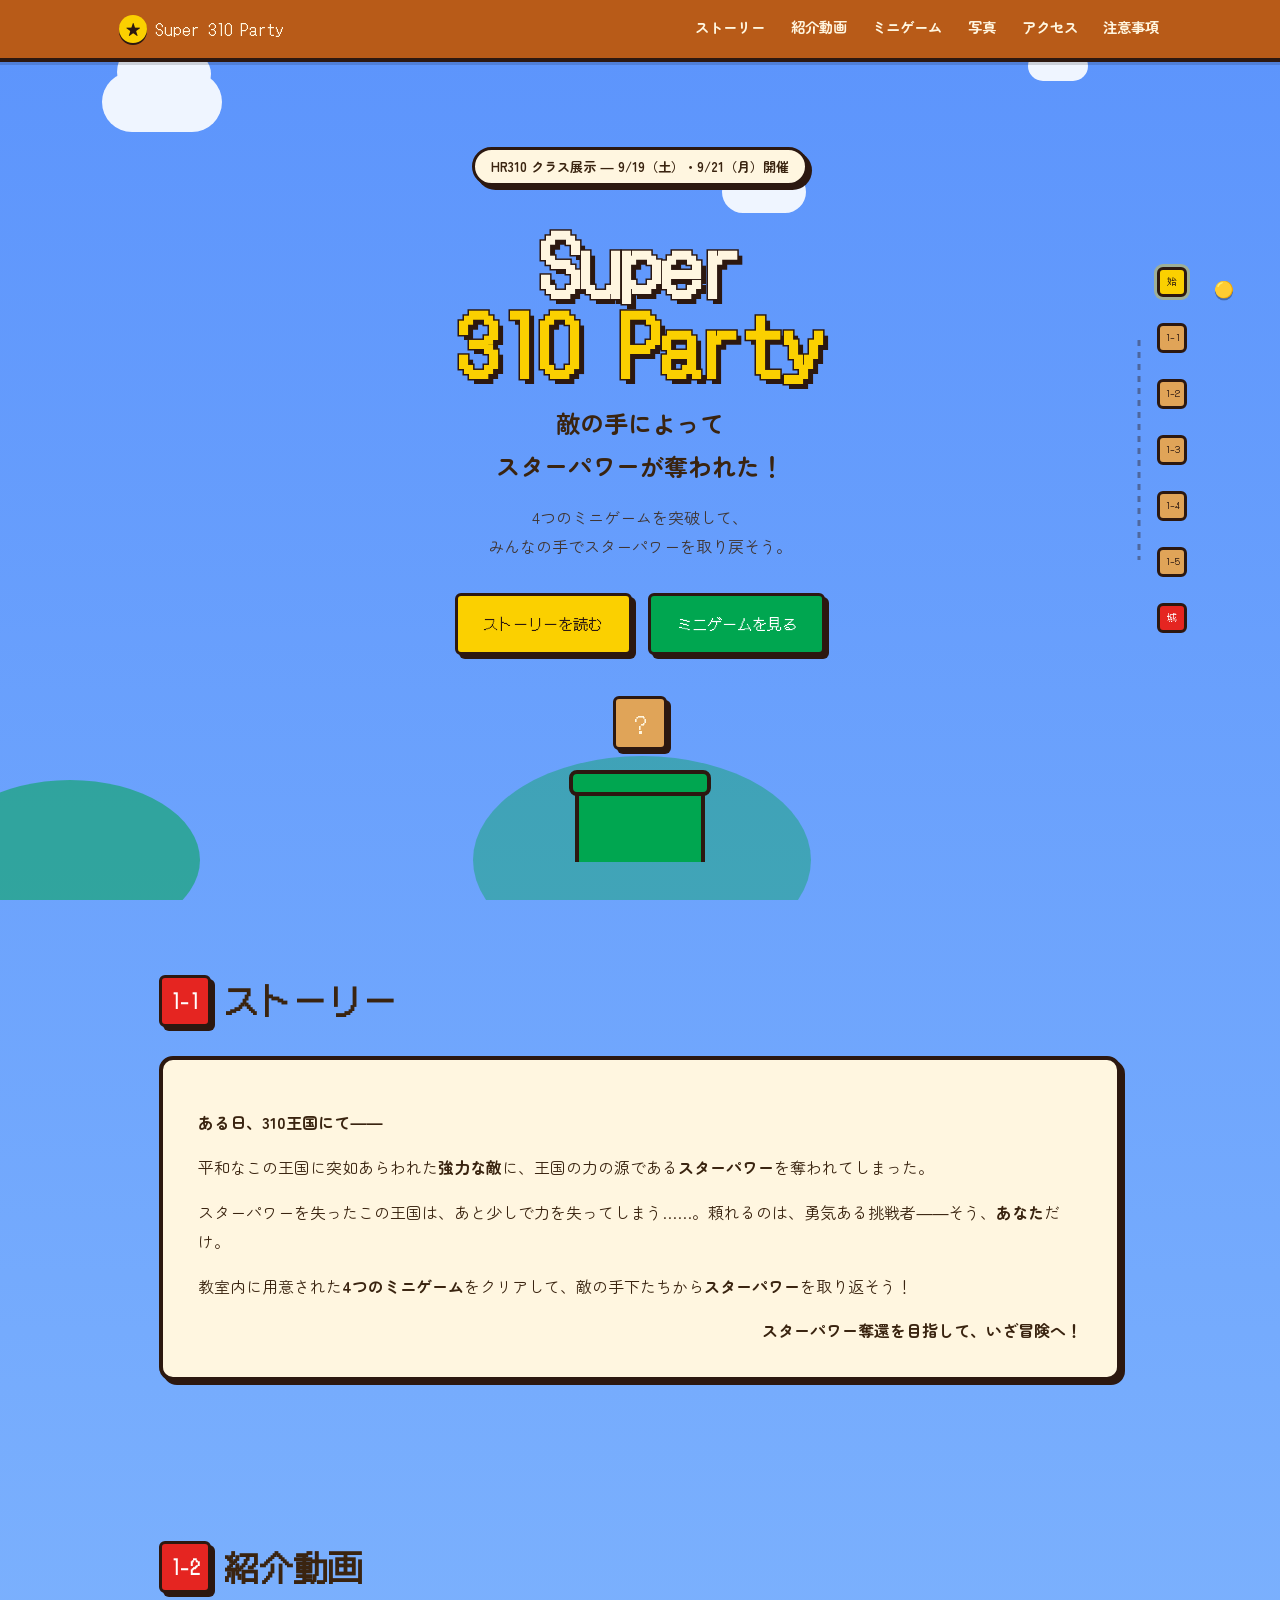
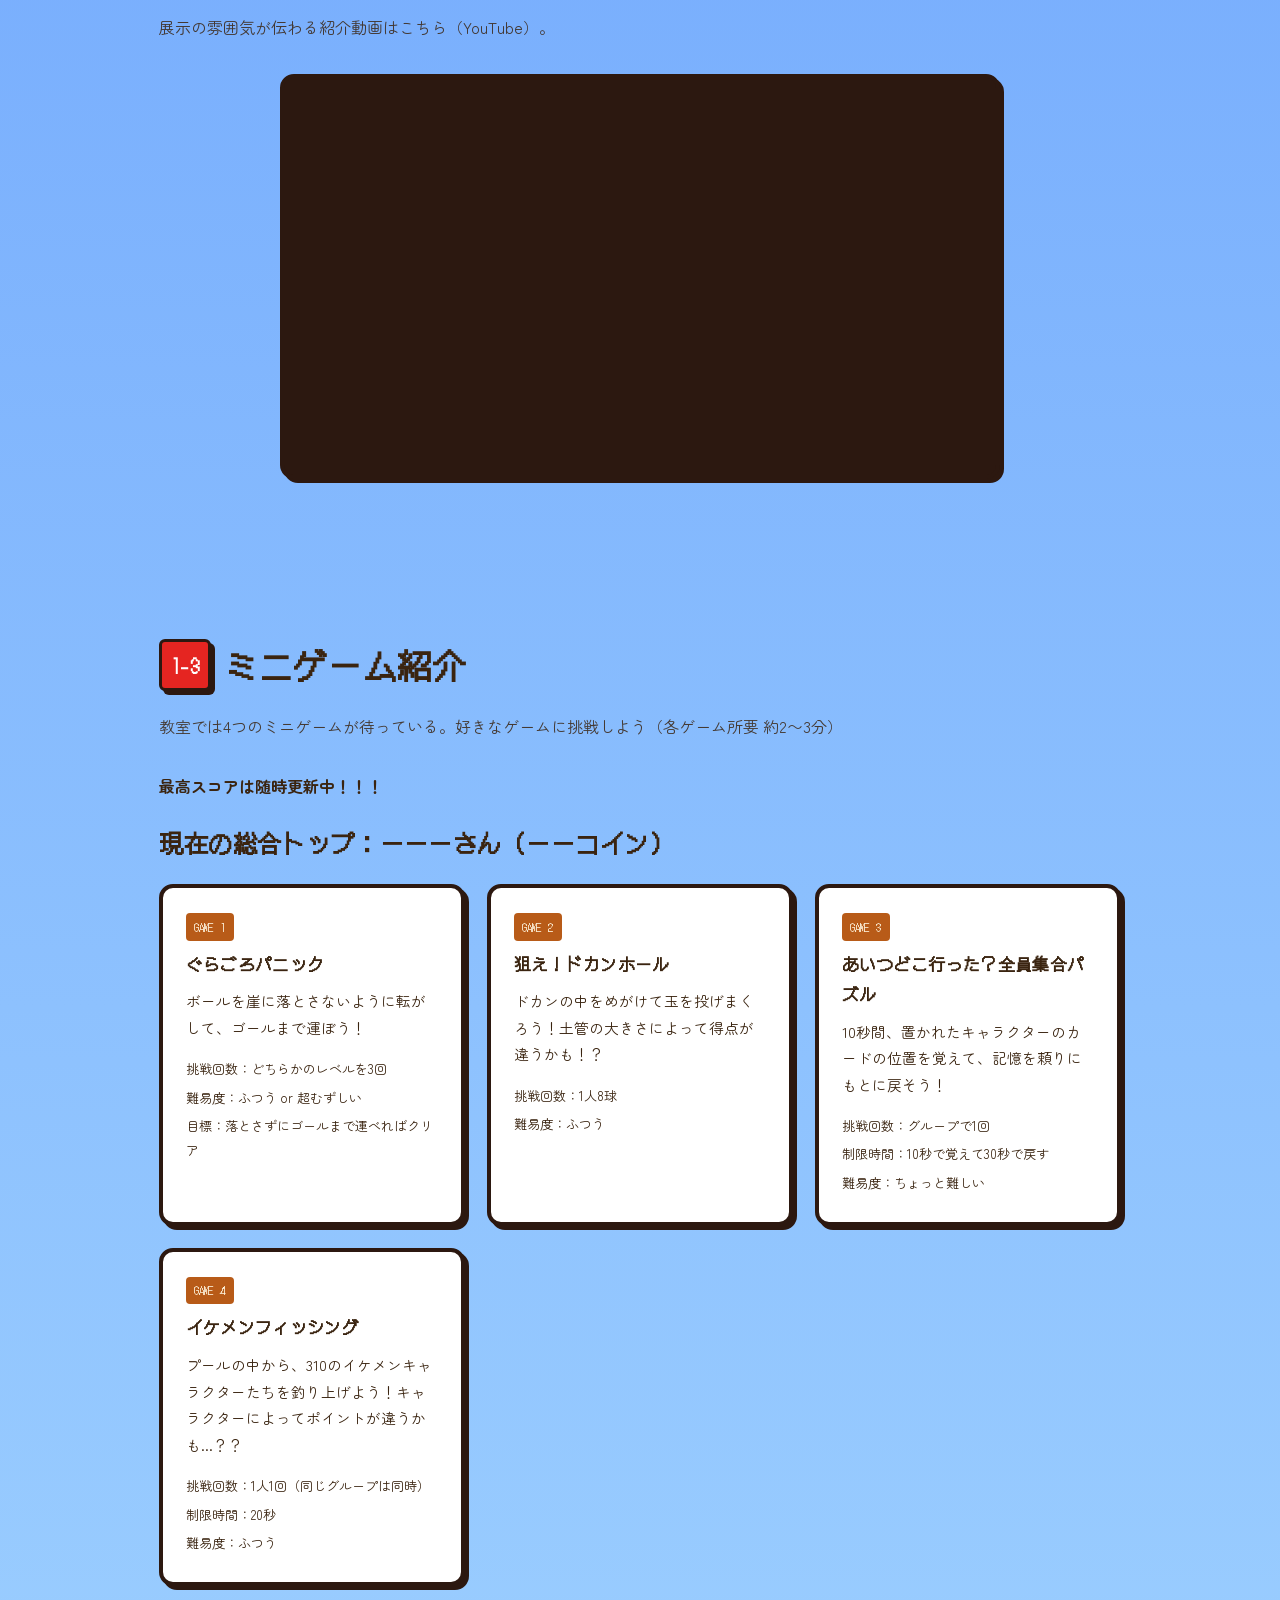
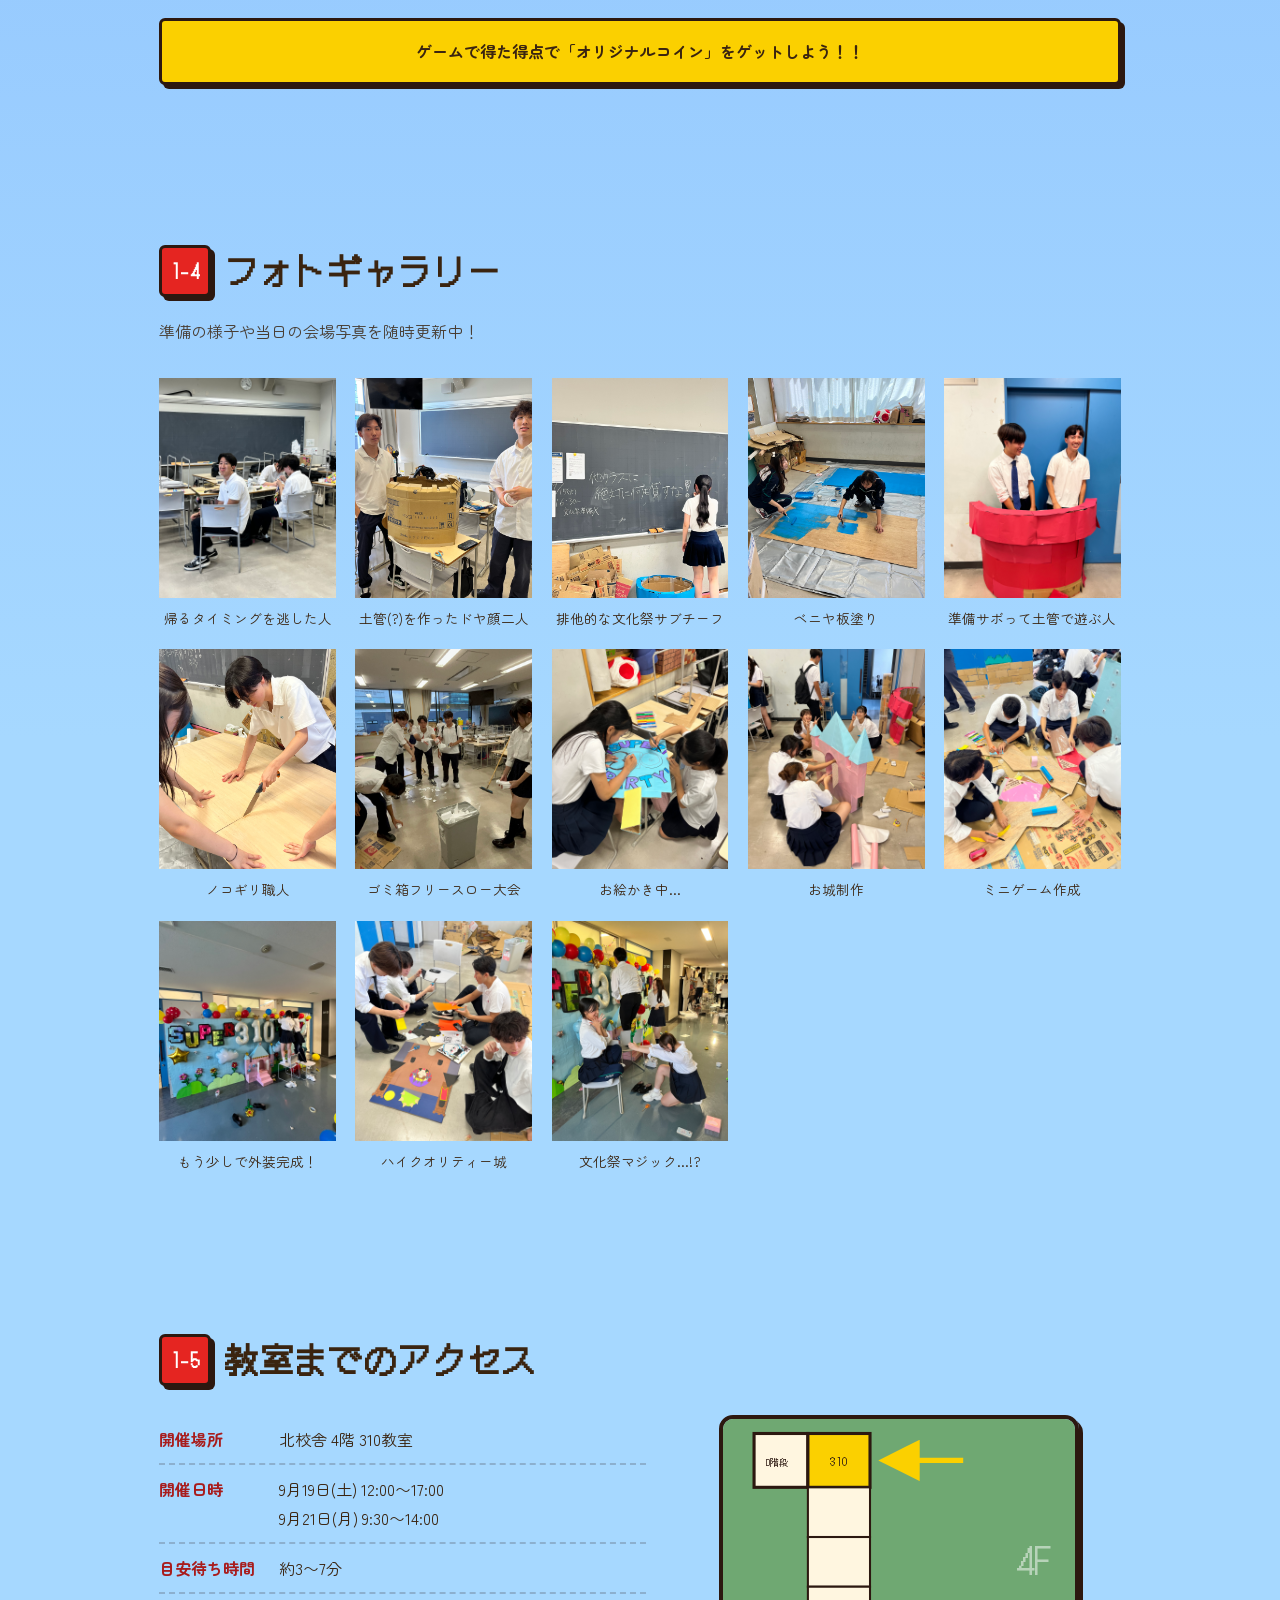
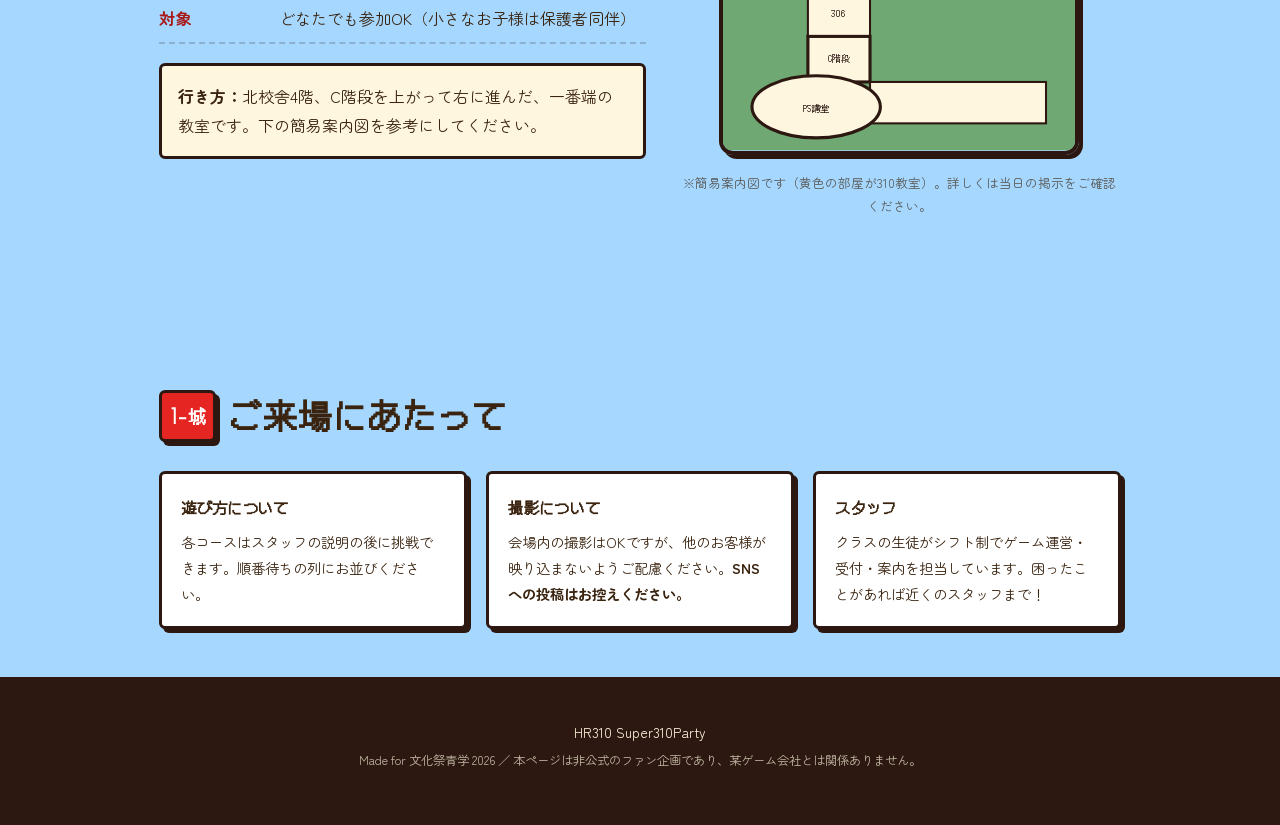
==== commit c037f35d: "Update index.html" ====
--- a/index.html
+++ b/index.html
@@ -193,7 +193,7 @@
       <figure class="gallery__item"><img src="IMG_1990.jpeg" alt="ミニゲーム制作"><figcaption>ミニゲーム作成</figcaption></figure>
       <figure class="gallery__item"><img src="IMG_2033.jpeg" alt="もう少し"><figcaption>もう少しで外装完成！</figcaption></figure>
       <figure class="gallery__item"><img src="IMG_1991.jpeg" alt="ハイクオリティー城"><figcaption>ハイクオリティー城</figcaption></figure>
-      <figure class="gallery__item"><img src="IMG_2036.jpeg" alt="告白"><figcaption>告白...!?</figcaption></figure>
+      <figure class="gallery__item"><img src="IMG_2036.jpeg" alt="告白"><figcaption>文化祭マジック...!?</figcaption></figure>
       <!-- <figure class="gallery__item"><div class="gallery__ph">写真 5</div><figcaption>まだまだ更新中...</figcaption></figure> -->
       
     </div>
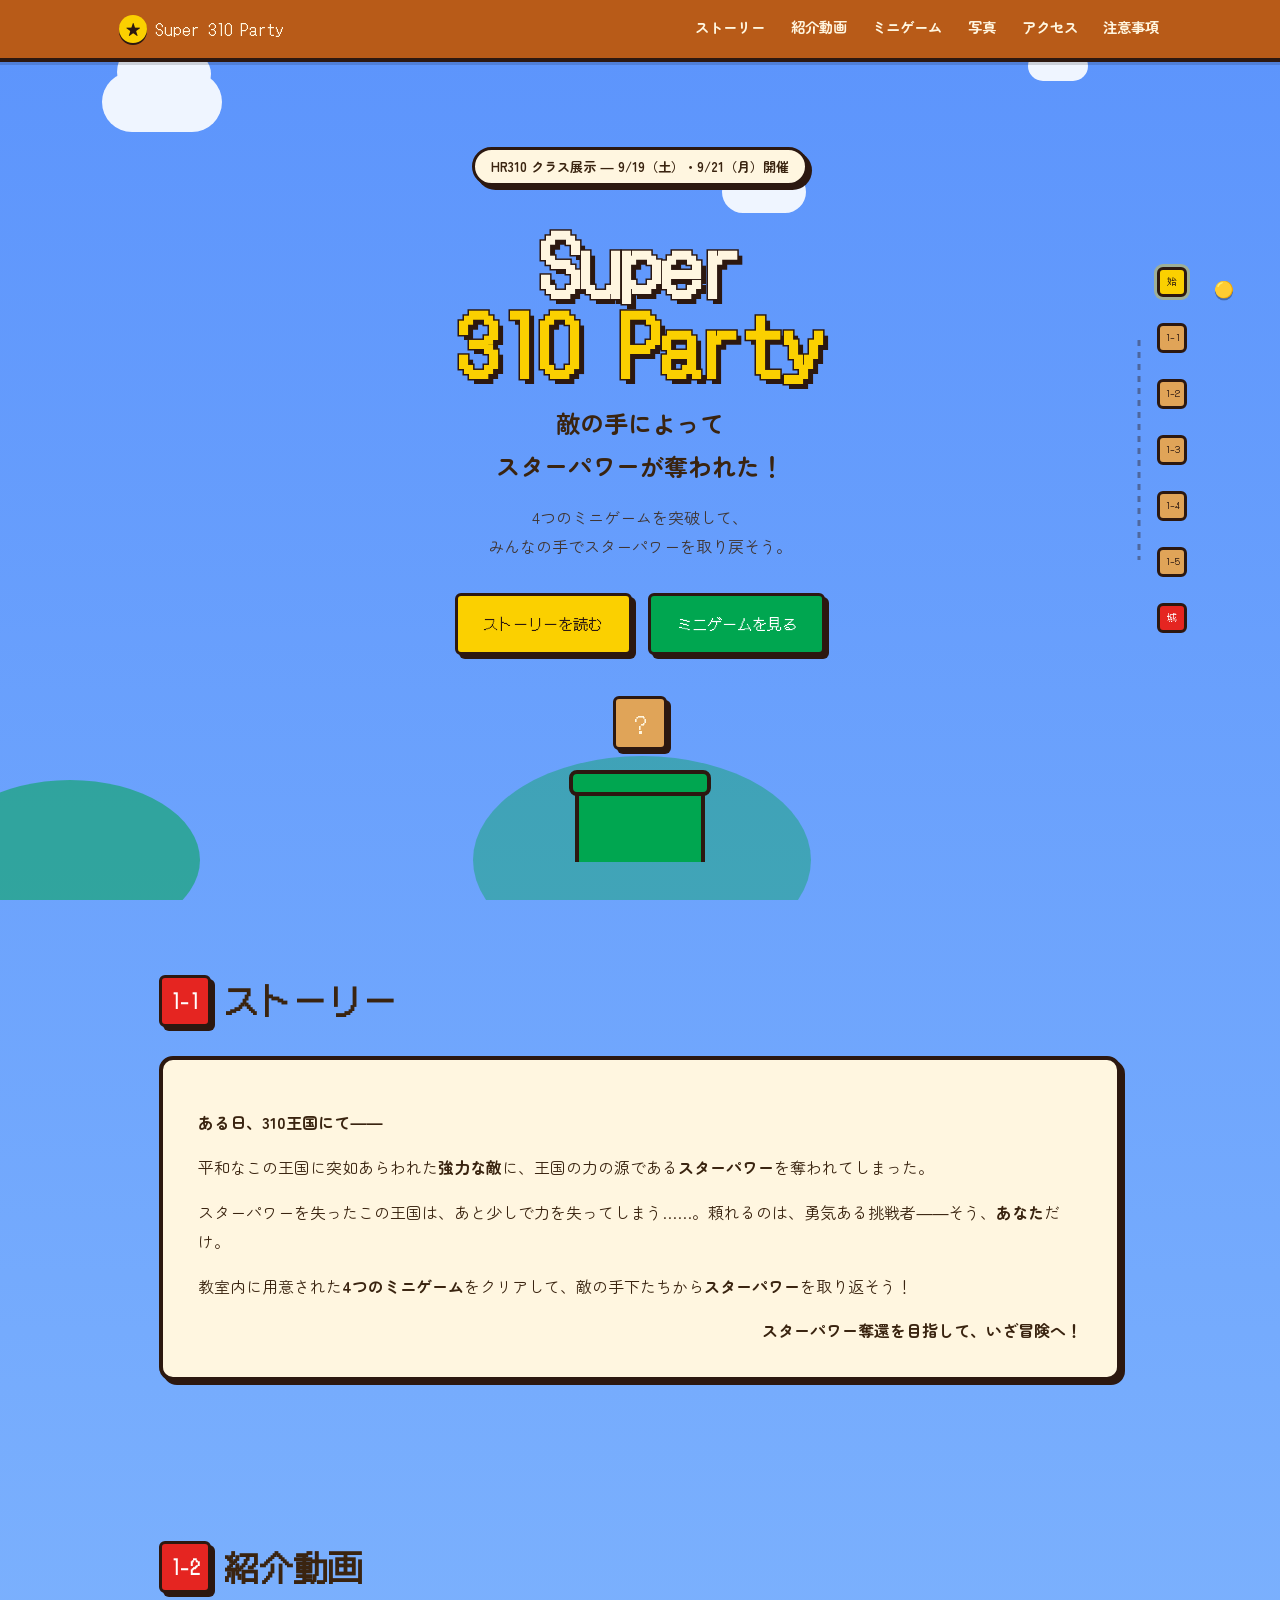
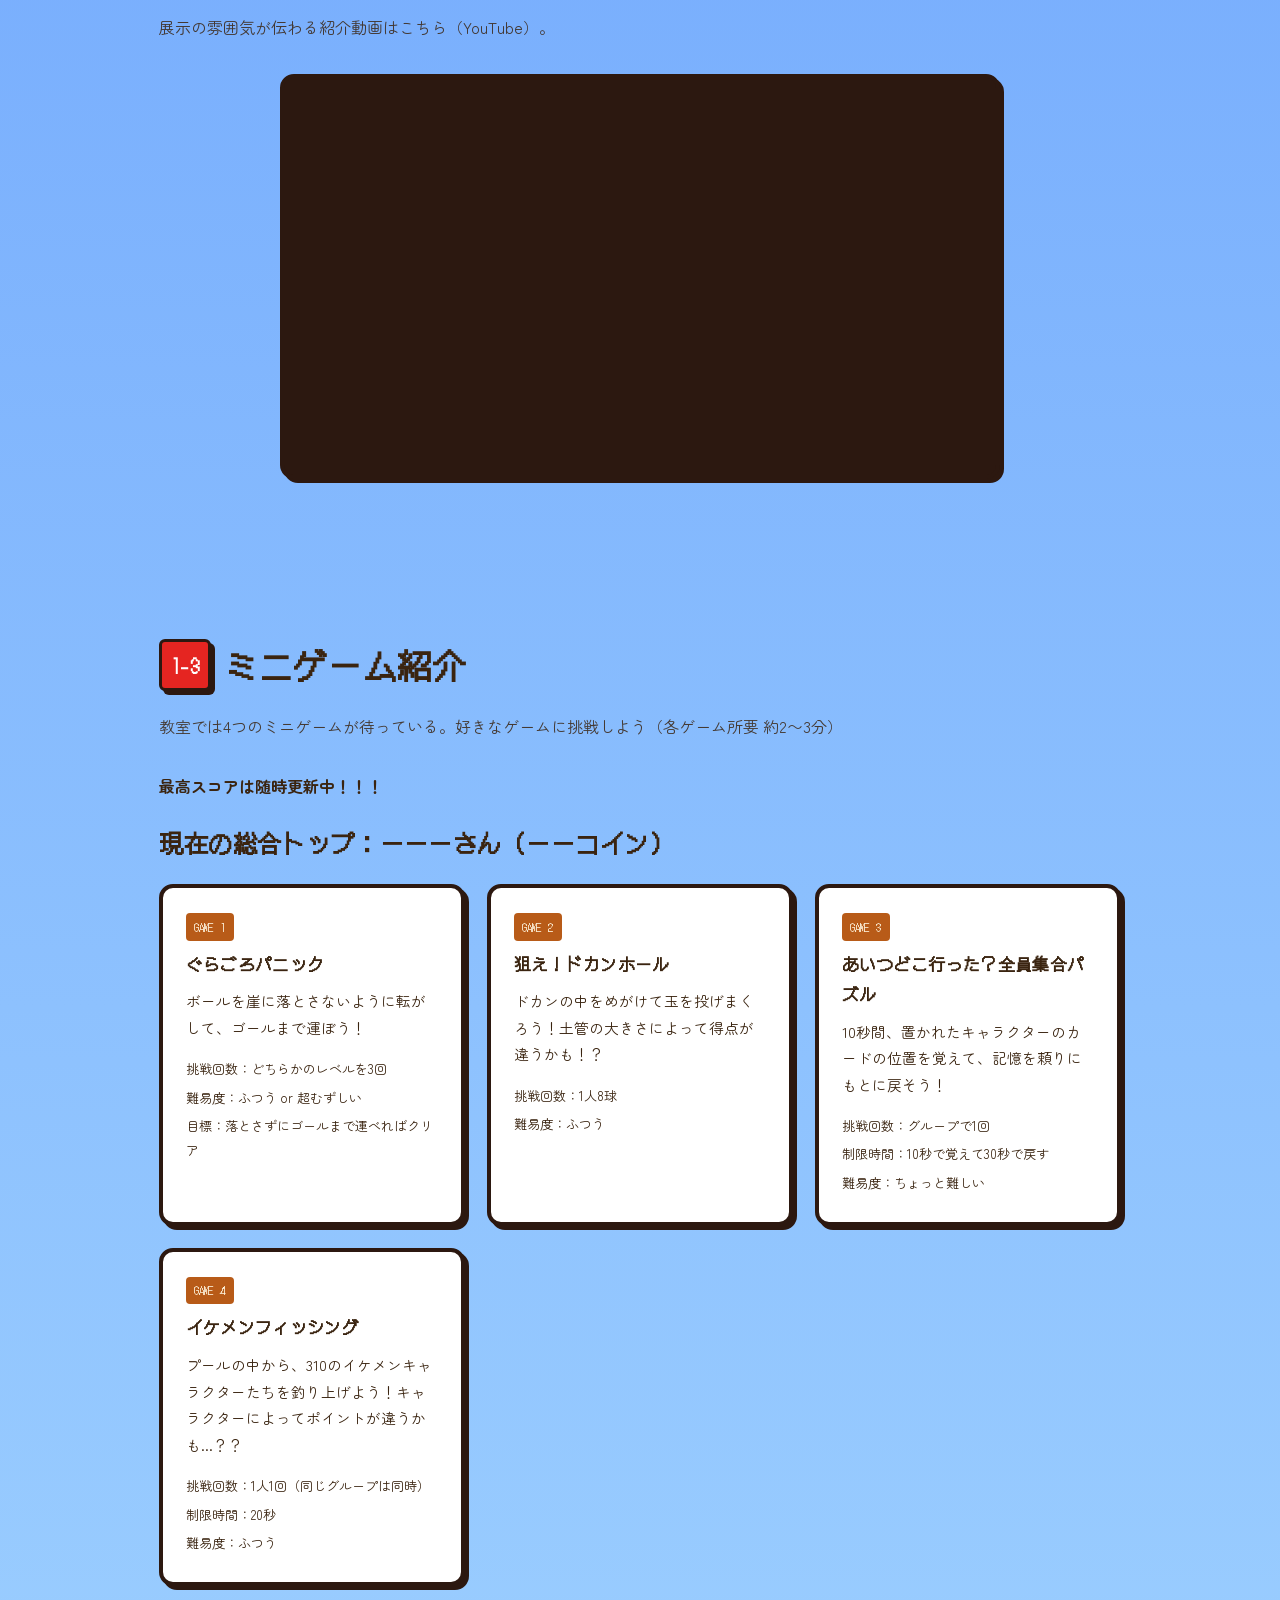
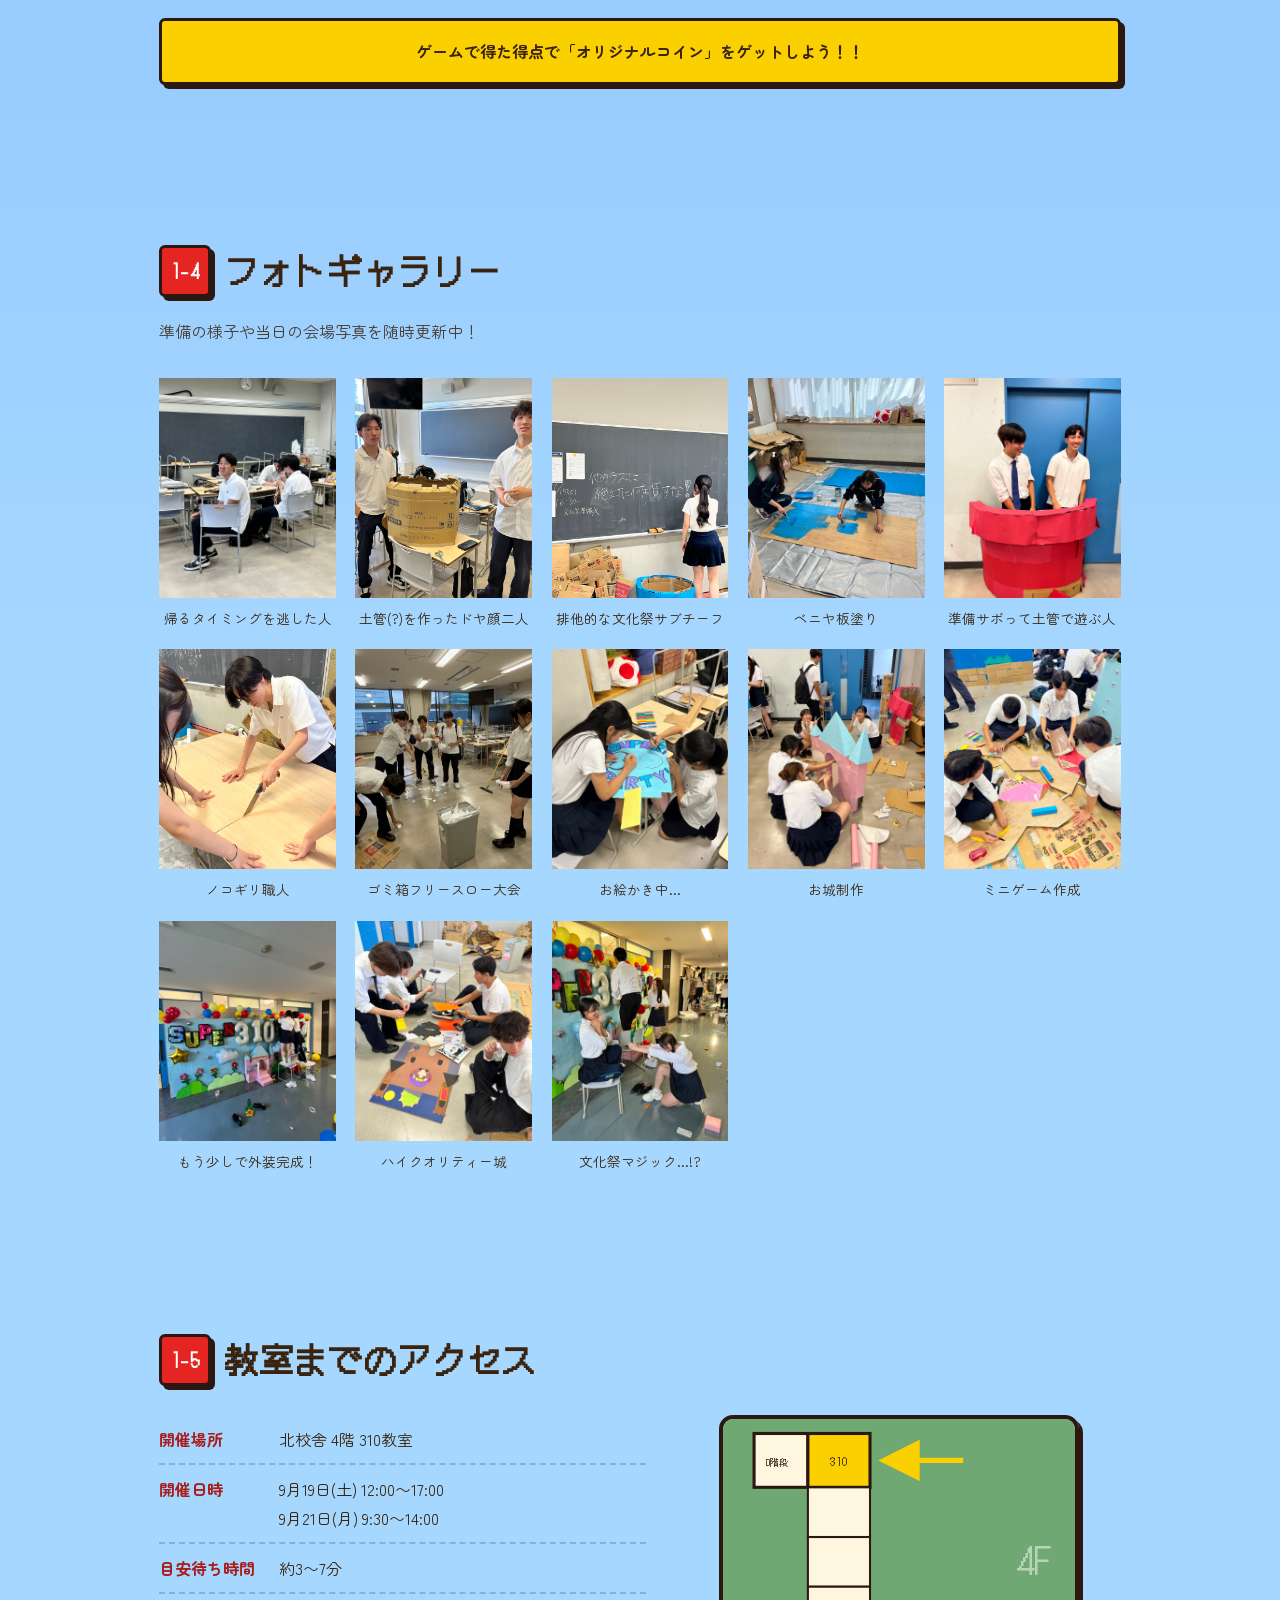
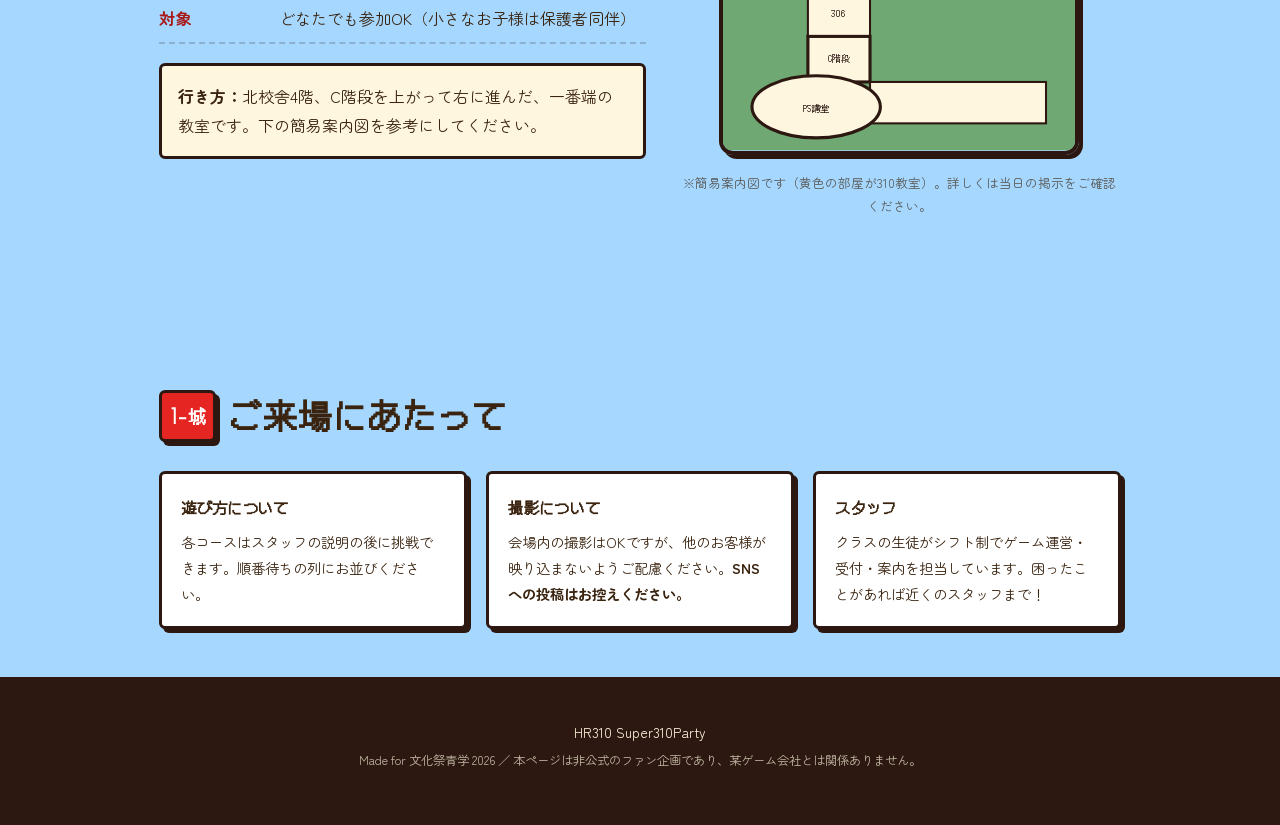
==== commit 7d887ed9: "Update index.html" ====
--- a/index.html
+++ b/index.html
@@ -4,7 +4,7 @@
 <meta charset="UTF-8">
 <meta name="viewport" content="width=device-width, initial-scale=1.0">
 <title>Super310Party｜HR310 クラス展示</title>
-<meta name="description" content="悪のボスクッパにスターパワーを奪われた！4つのミニゲームに挑戦してスターパワーを取り戻せ。文化祭クラス出し物「スター・クエスト」">
+<meta name="description" content="突如現れた強力な敵にスターパワーを奪われた！4つのミニゲームに挑戦してスターパワーを取り戻せ。文化祭クラス出し物「Super310Party」">
 <link rel="preconnect" href="https://fonts.googleapis.com">
 <link rel="preconnect" href="https://fonts.gstatic.com" crossorigin>
 <link href="https://fonts.googleapis.com/css2?family=DotGothic16&family=Zen+Maru+Gothic:wght@400;500;700;900&display=swap" rel="stylesheet">
@@ -184,7 +184,7 @@
       <figure class="gallery__item"><img src="IMG_1889.jpeg" alt="帰るタイミング"><figcaption>帰るタイミングを逃した人</figcaption></figure>
       <figure class="gallery__item"><img src="IMG_1675.jpeg" alt="ドヤ顔二人"><figcaption>土管(?)を作ったドヤ顔二人</figcaption></figure>
       <figure class="gallery__item"><img src="IMG_1862.jpeg" alt="排他的な文化祭チーフ"><figcaption>排他的な文化祭サブチーフ</figcaption></figure>
-      <figure class="gallery__item"><img src="IMG_1683.jpeg" alt="ベニヤ板を塗る二人"><figcaption>ベニヤ板塗り</figcaption></figure>
+      <figure class="gallery__item"><img src="IMG_2043.jpeg" alt="ベニヤ板を塗る二人"><figcaption>ベニヤ板塗り</figcaption></figure>
       <figure class="gallery__item"><img src="IMG_1866.jpeg" alt="準備サボって土管で遊ぶ人たち"><figcaption>準備サボって土管で遊ぶ人</figcaption></figure>
       <figure class="gallery__item"><img src="IMG_1871.jpeg" alt="ノコギリ職人"><figcaption>ノコギリ職人</figcaption></figure>
       <figure class="gallery__item"><img src="IMG_1896.jpeg" alt="ゴミ箱フリースロー大会"><figcaption>ゴミ箱フリースロー大会</figcaption></figure>
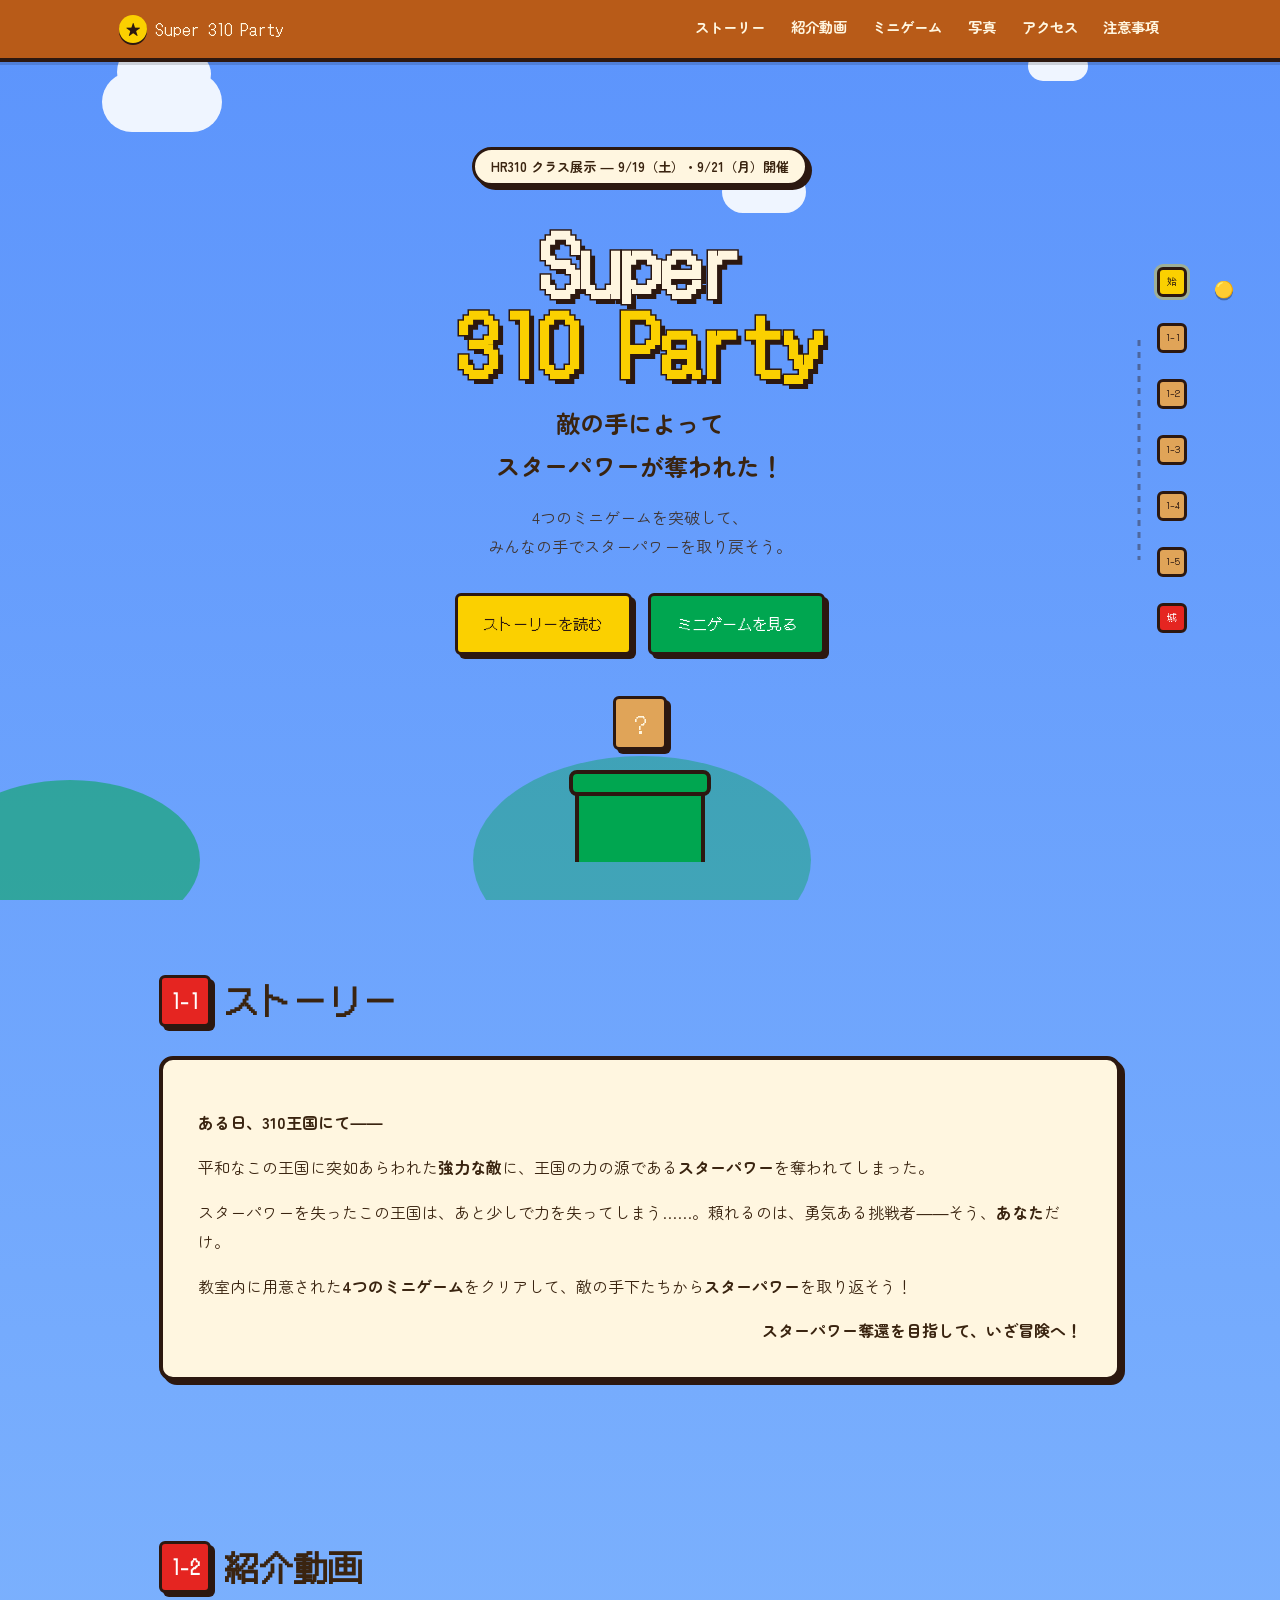
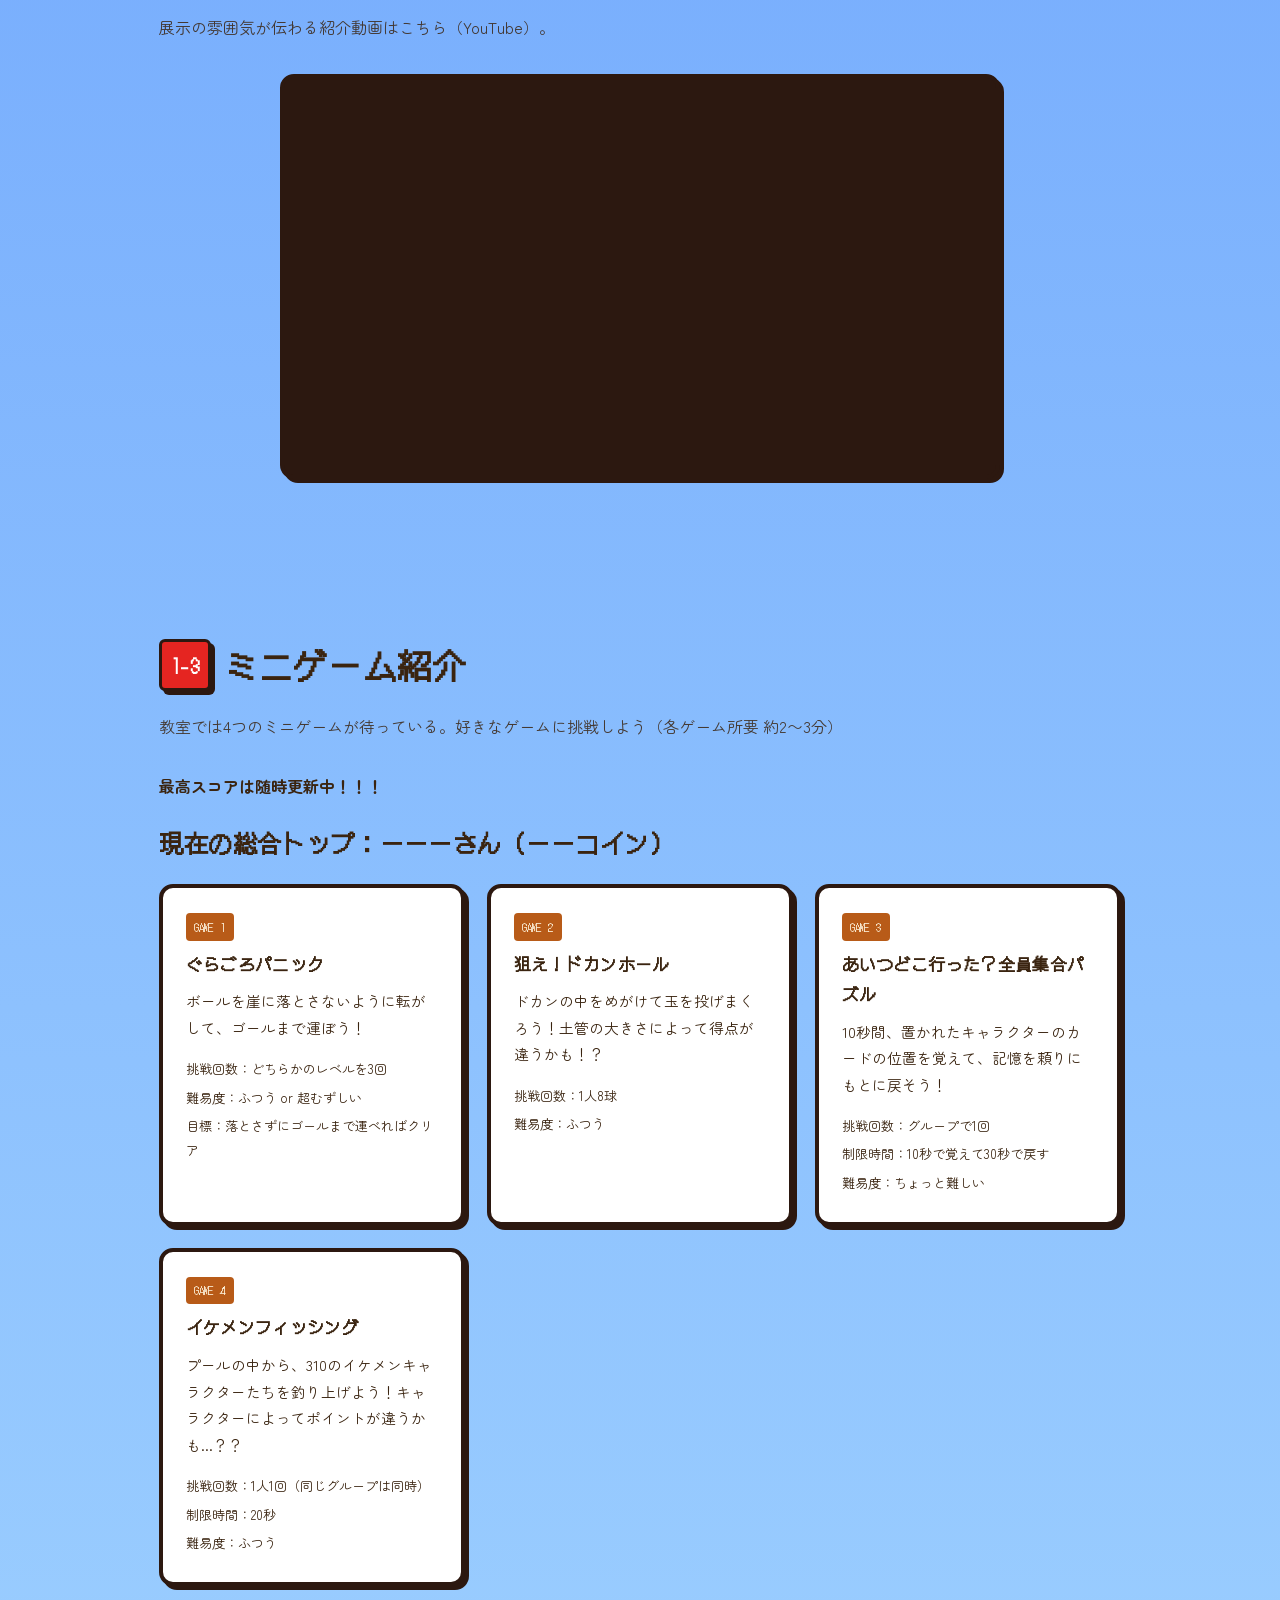
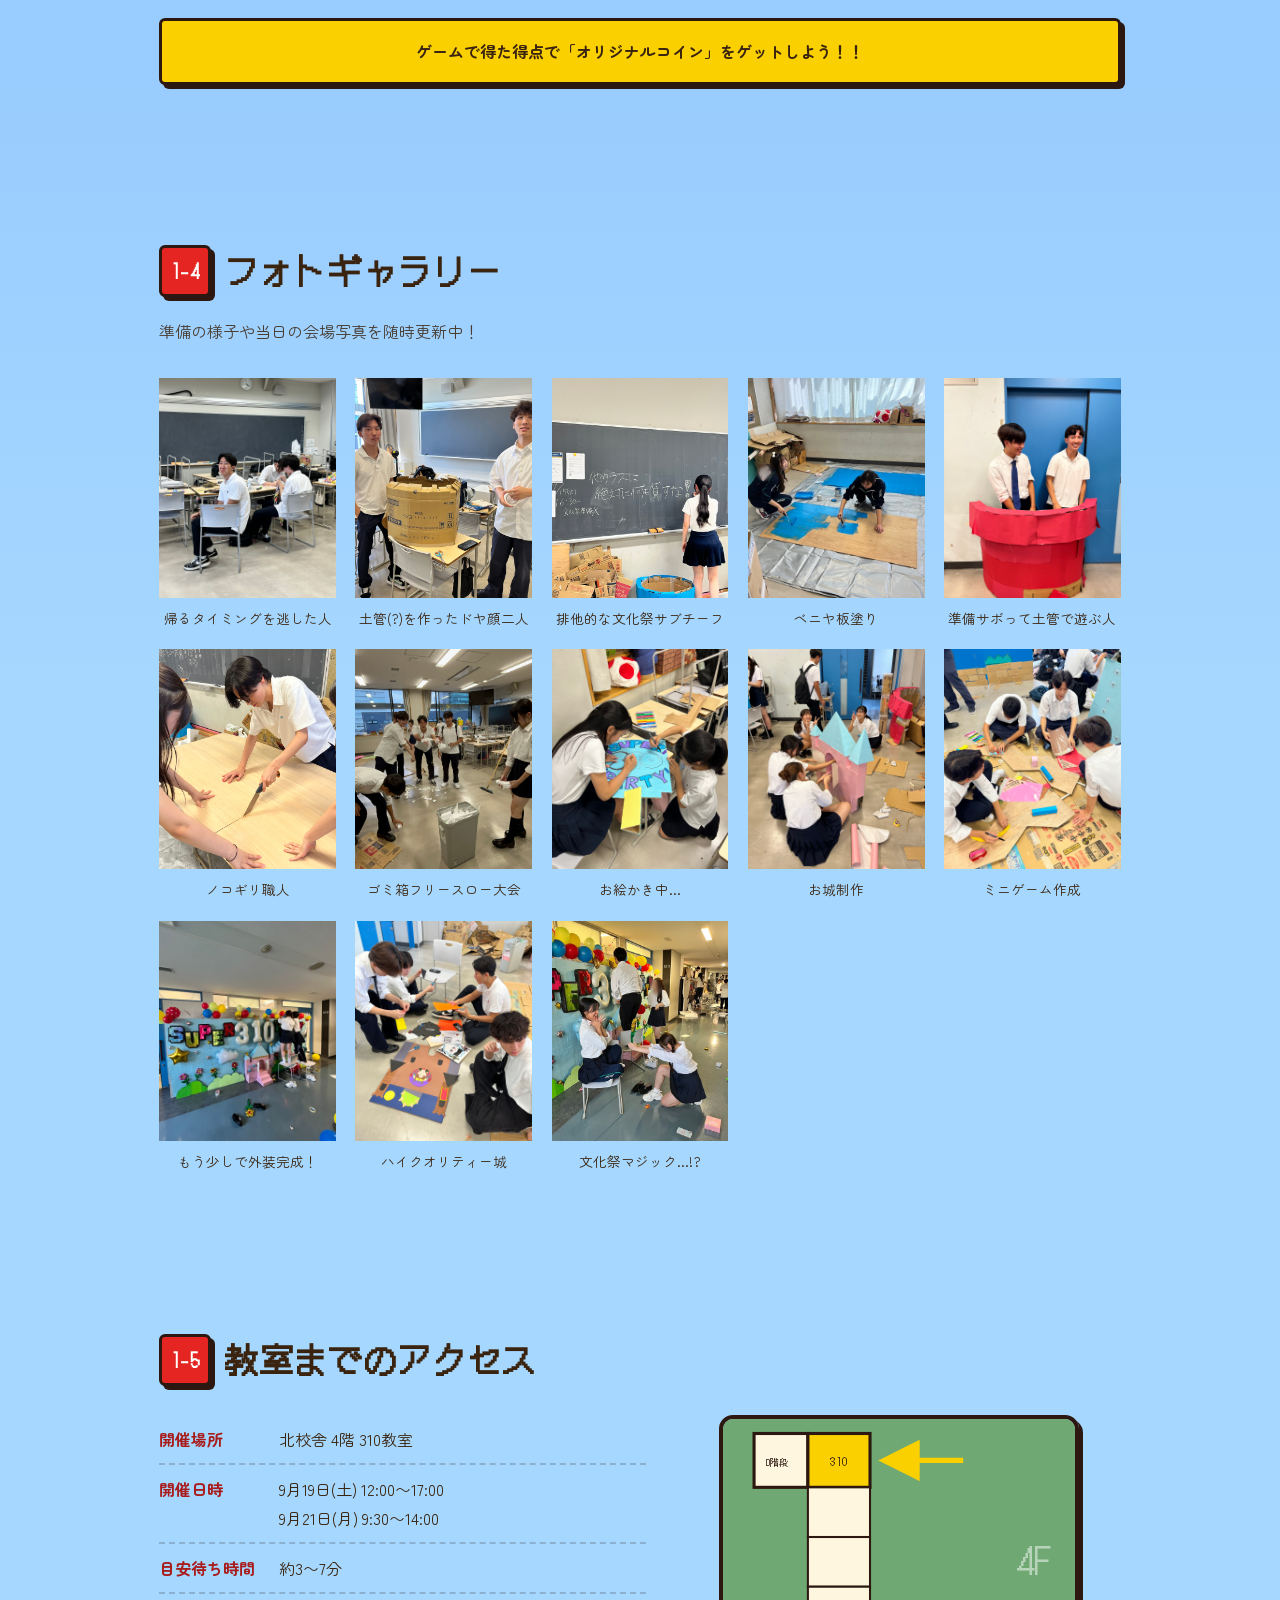
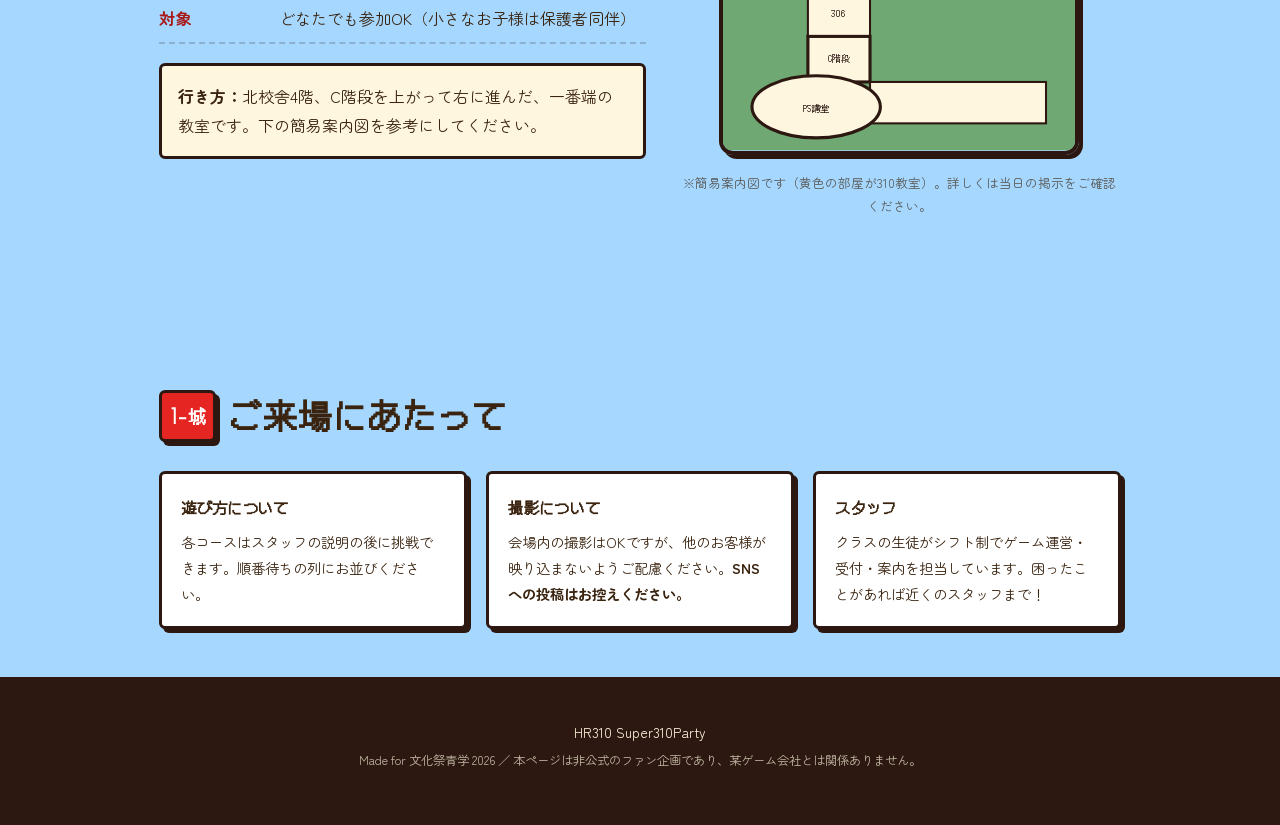
==== commit f661c35d: "Update index.html" ====
--- a/index.html
+++ b/index.html
@@ -193,7 +193,7 @@
       <figure class="gallery__item"><img src="IMG_1990.jpeg" alt="ミニゲーム制作"><figcaption>ミニゲーム作成</figcaption></figure>
       <figure class="gallery__item"><img src="IMG_2033.jpeg" alt="もう少し"><figcaption>もう少しで外装完成！</figcaption></figure>
       <figure class="gallery__item"><img src="IMG_1991.jpeg" alt="ハイクオリティー城"><figcaption>ハイクオリティー城</figcaption></figure>
-      <figure class="gallery__item"><img src="IMG_2036.jpeg" alt="告白"><figcaption>文化祭マジック...!?</figcaption></figure>
+      <figure class="gallery__item"><img src="IMG_2044.jpeg" alt="告白"><figcaption>文化祭マジック...!?</figcaption></figure>
       <!-- <figure class="gallery__item"><div class="gallery__ph">写真 5</div><figcaption>まだまだ更新中...</figcaption></figure> -->
       
     </div>
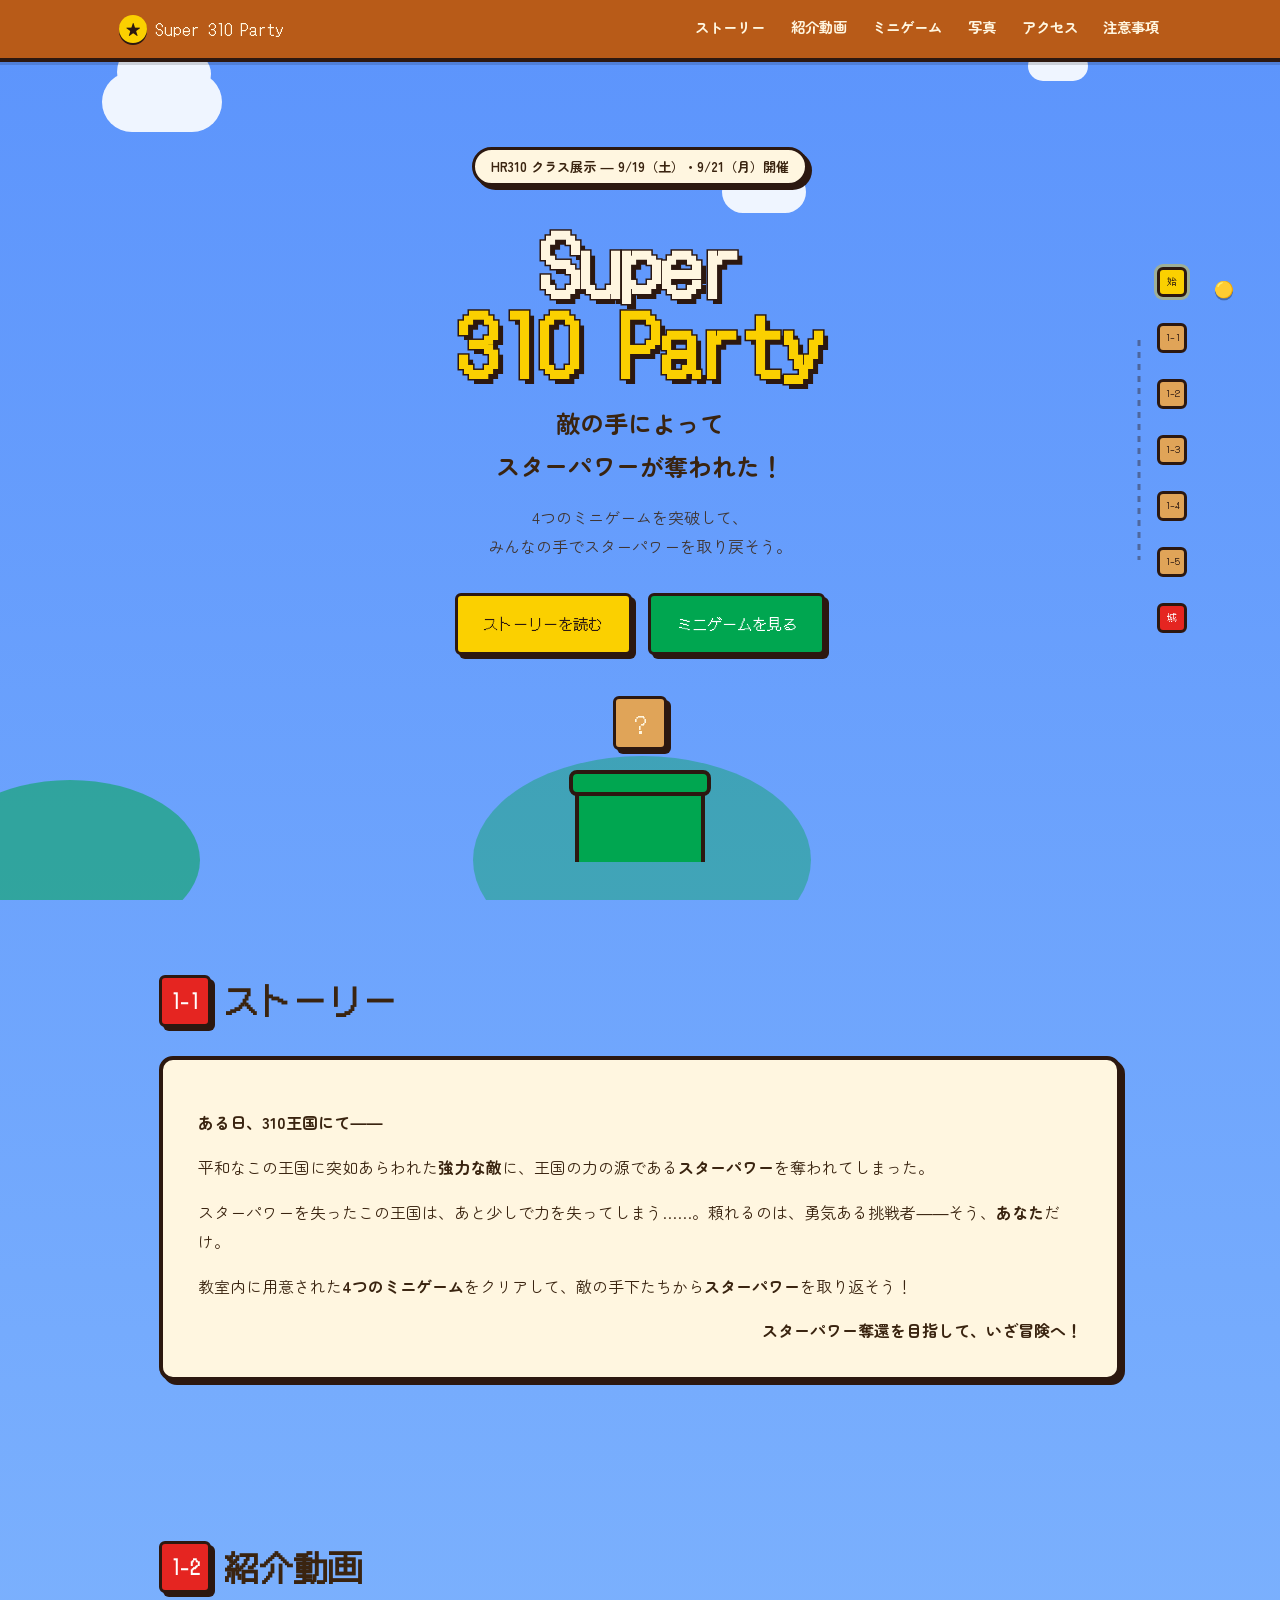
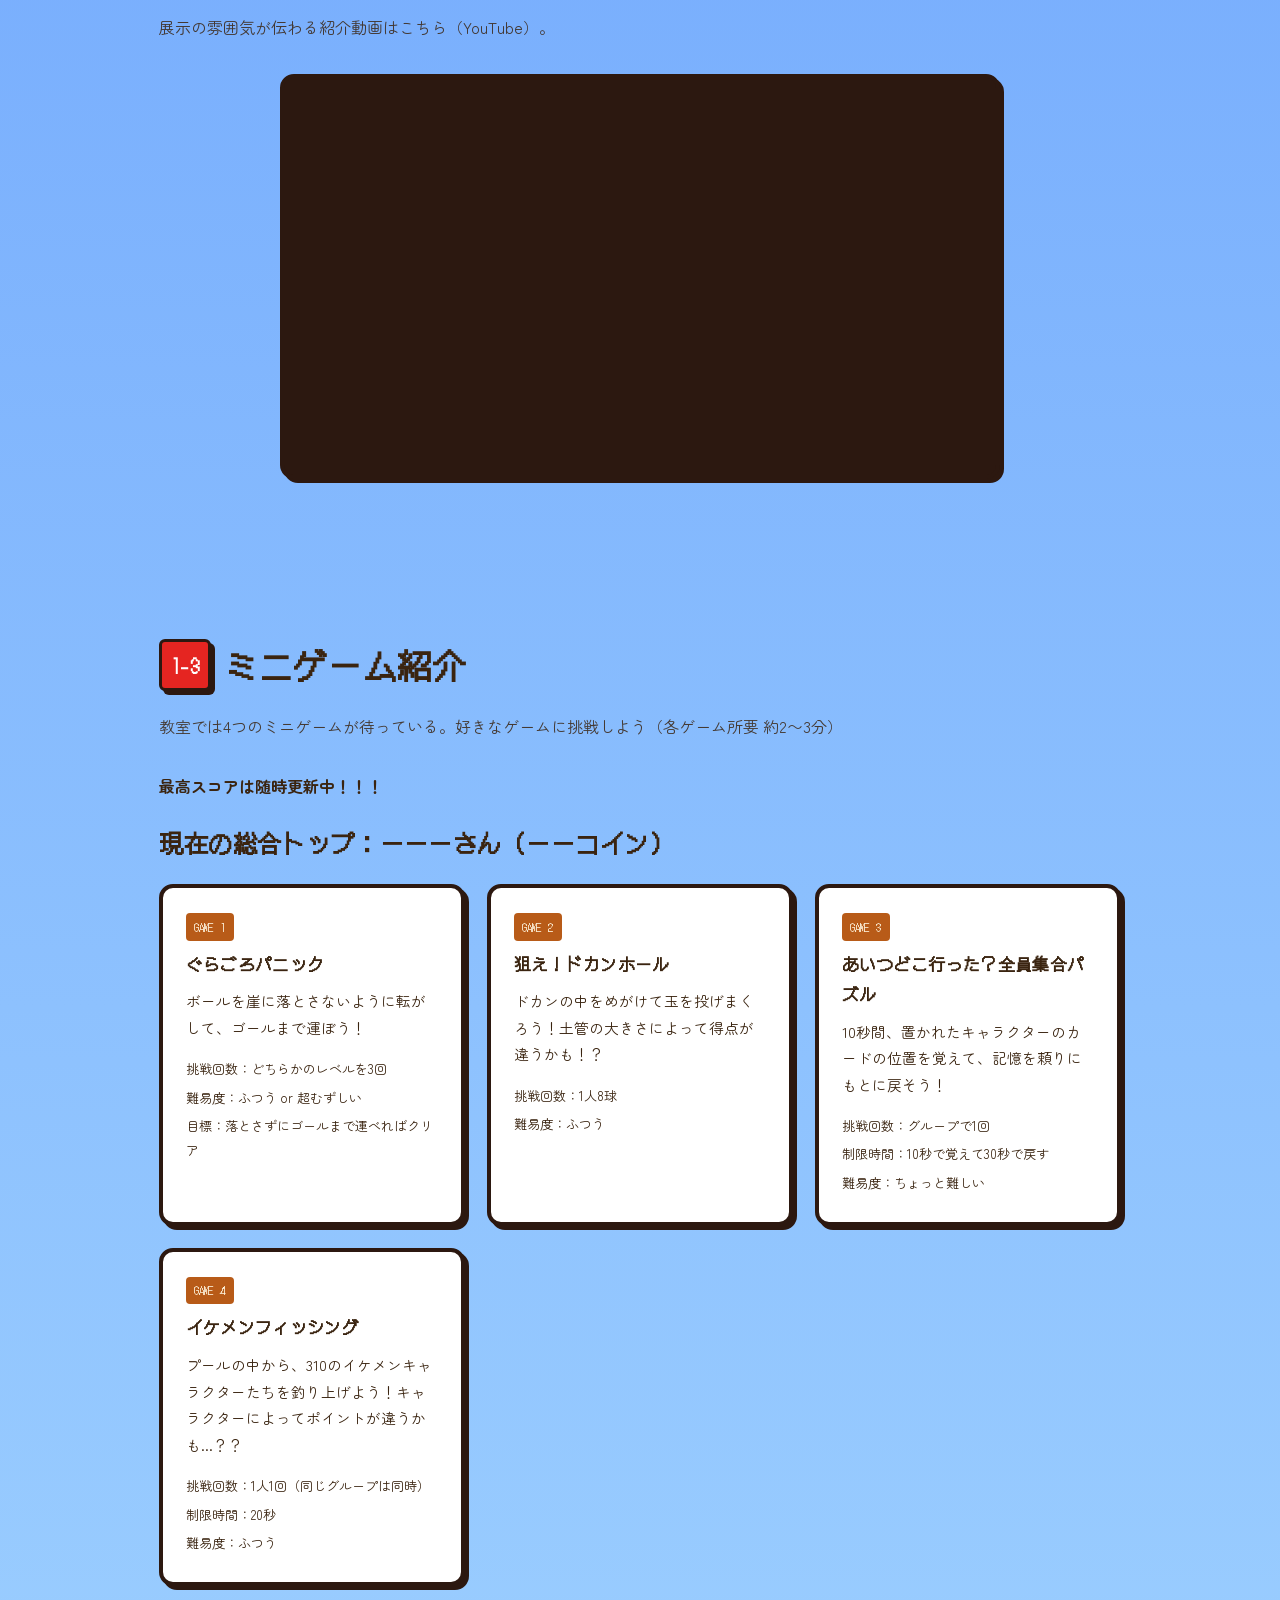
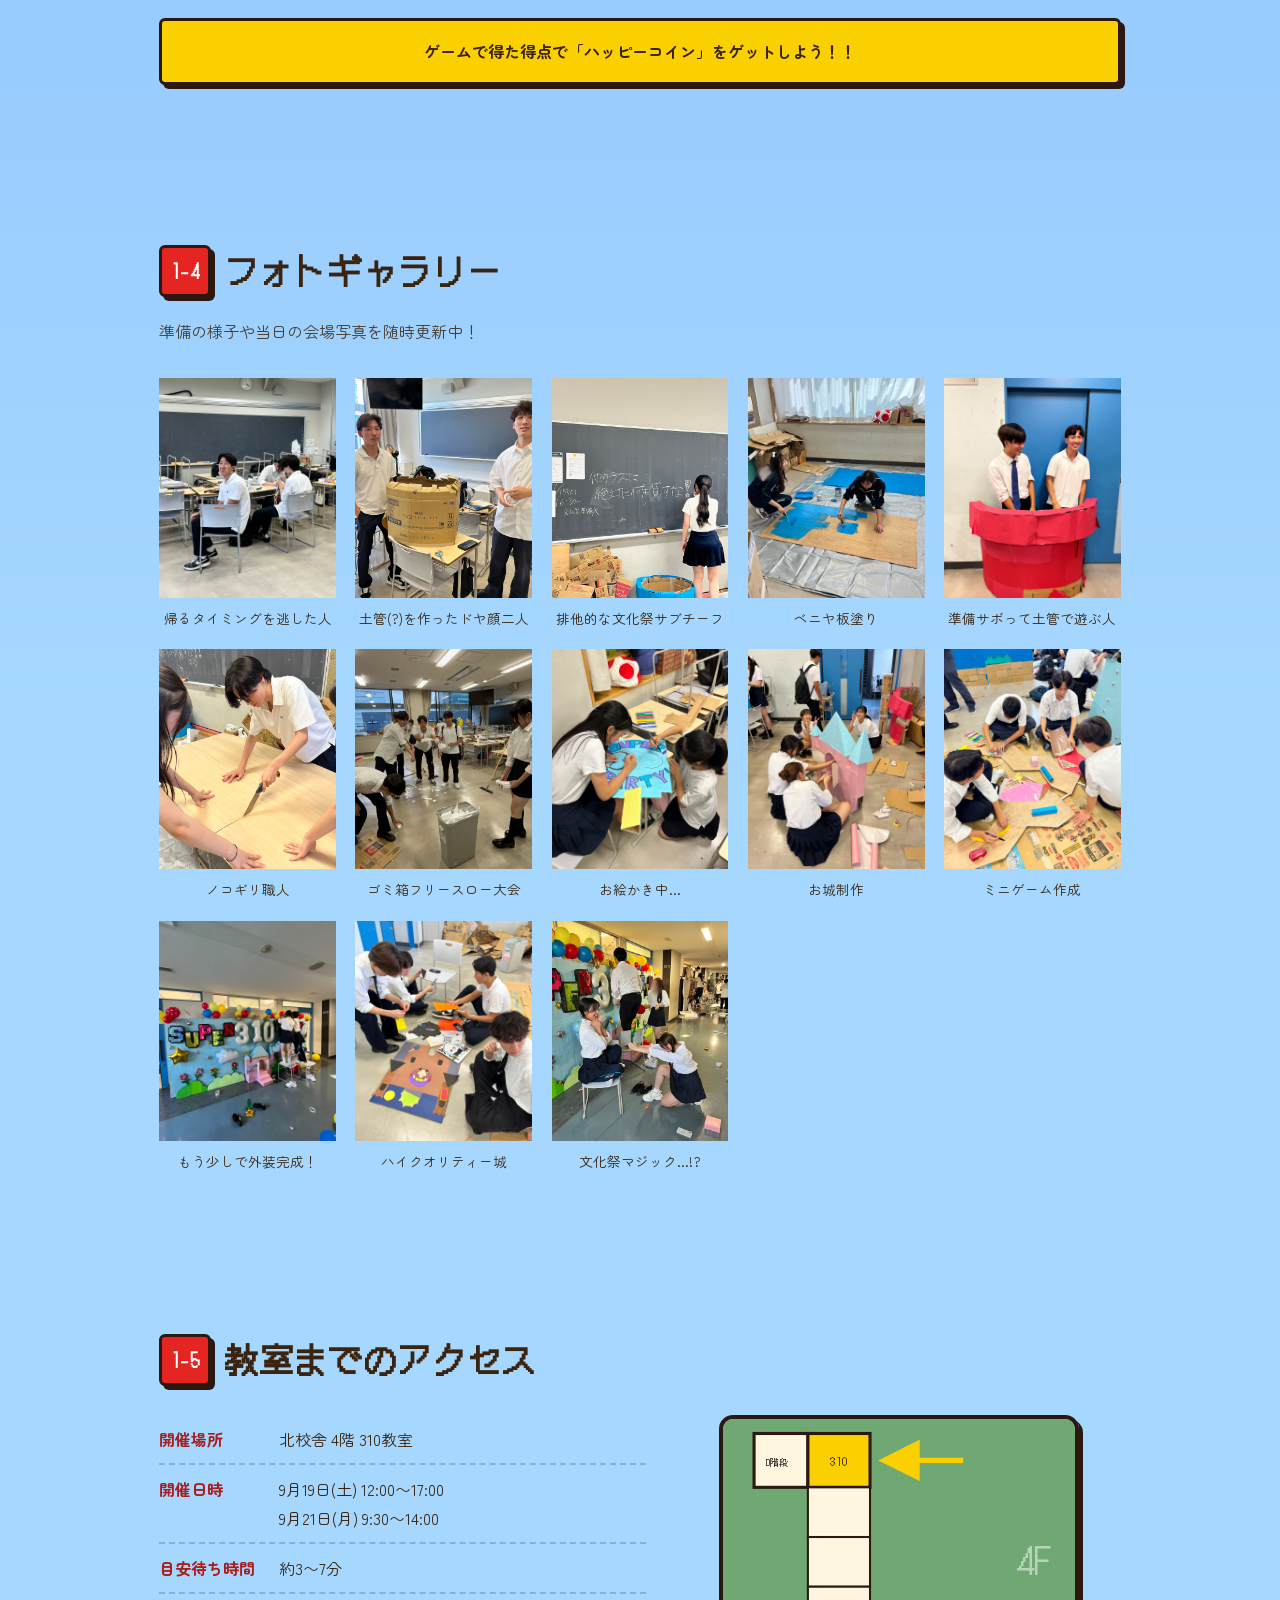
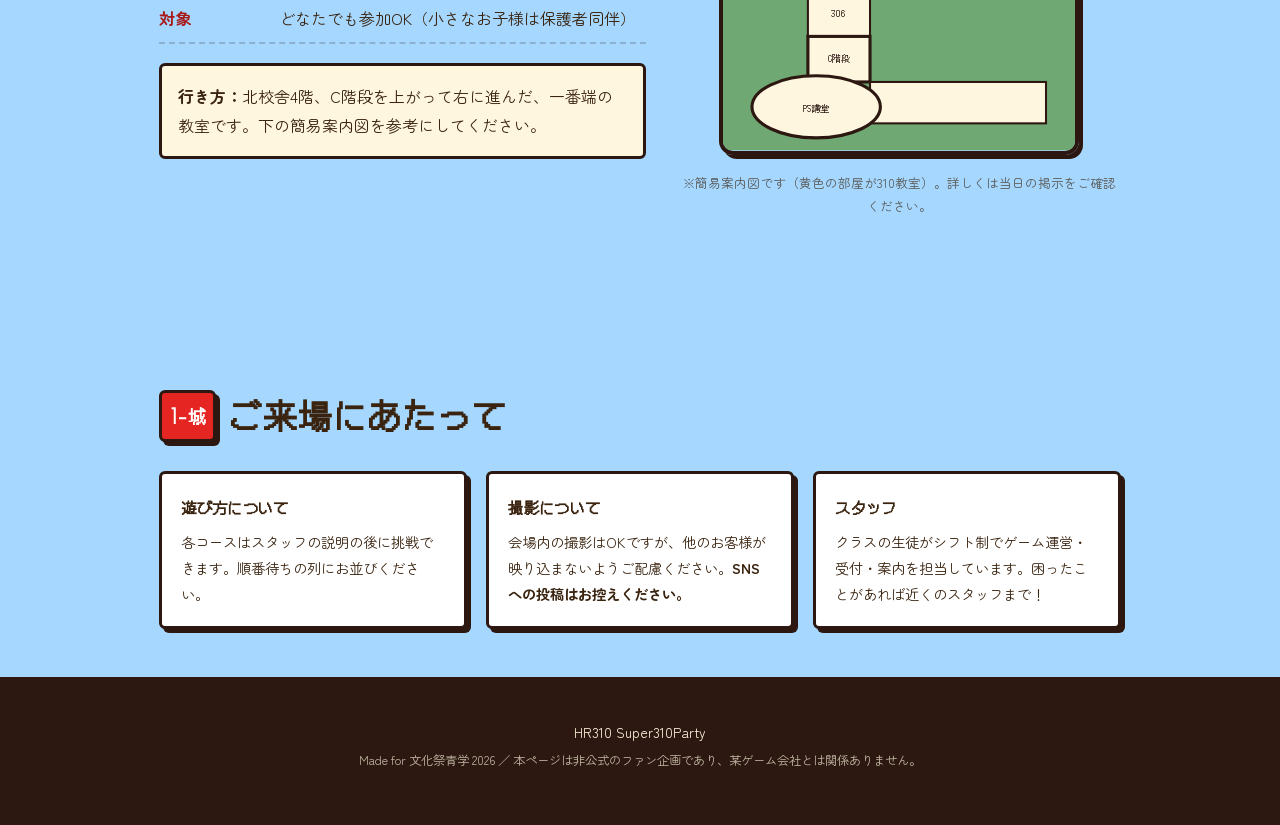
==== commit ebd5591b: "Update index.html" ====
--- a/index.html
+++ b/index.html
@@ -172,7 +172,7 @@
     </div>
 
     <div class="prize-note">
-      <p><strong>ゲームで得た得点で「オリジナルコイン」をゲットしよう！！</strong> </p>
+      <p><strong>ゲームで得た得点で「ハッピーコイン」をゲットしよう！！</strong> </p>
     </div>
   </section>
 
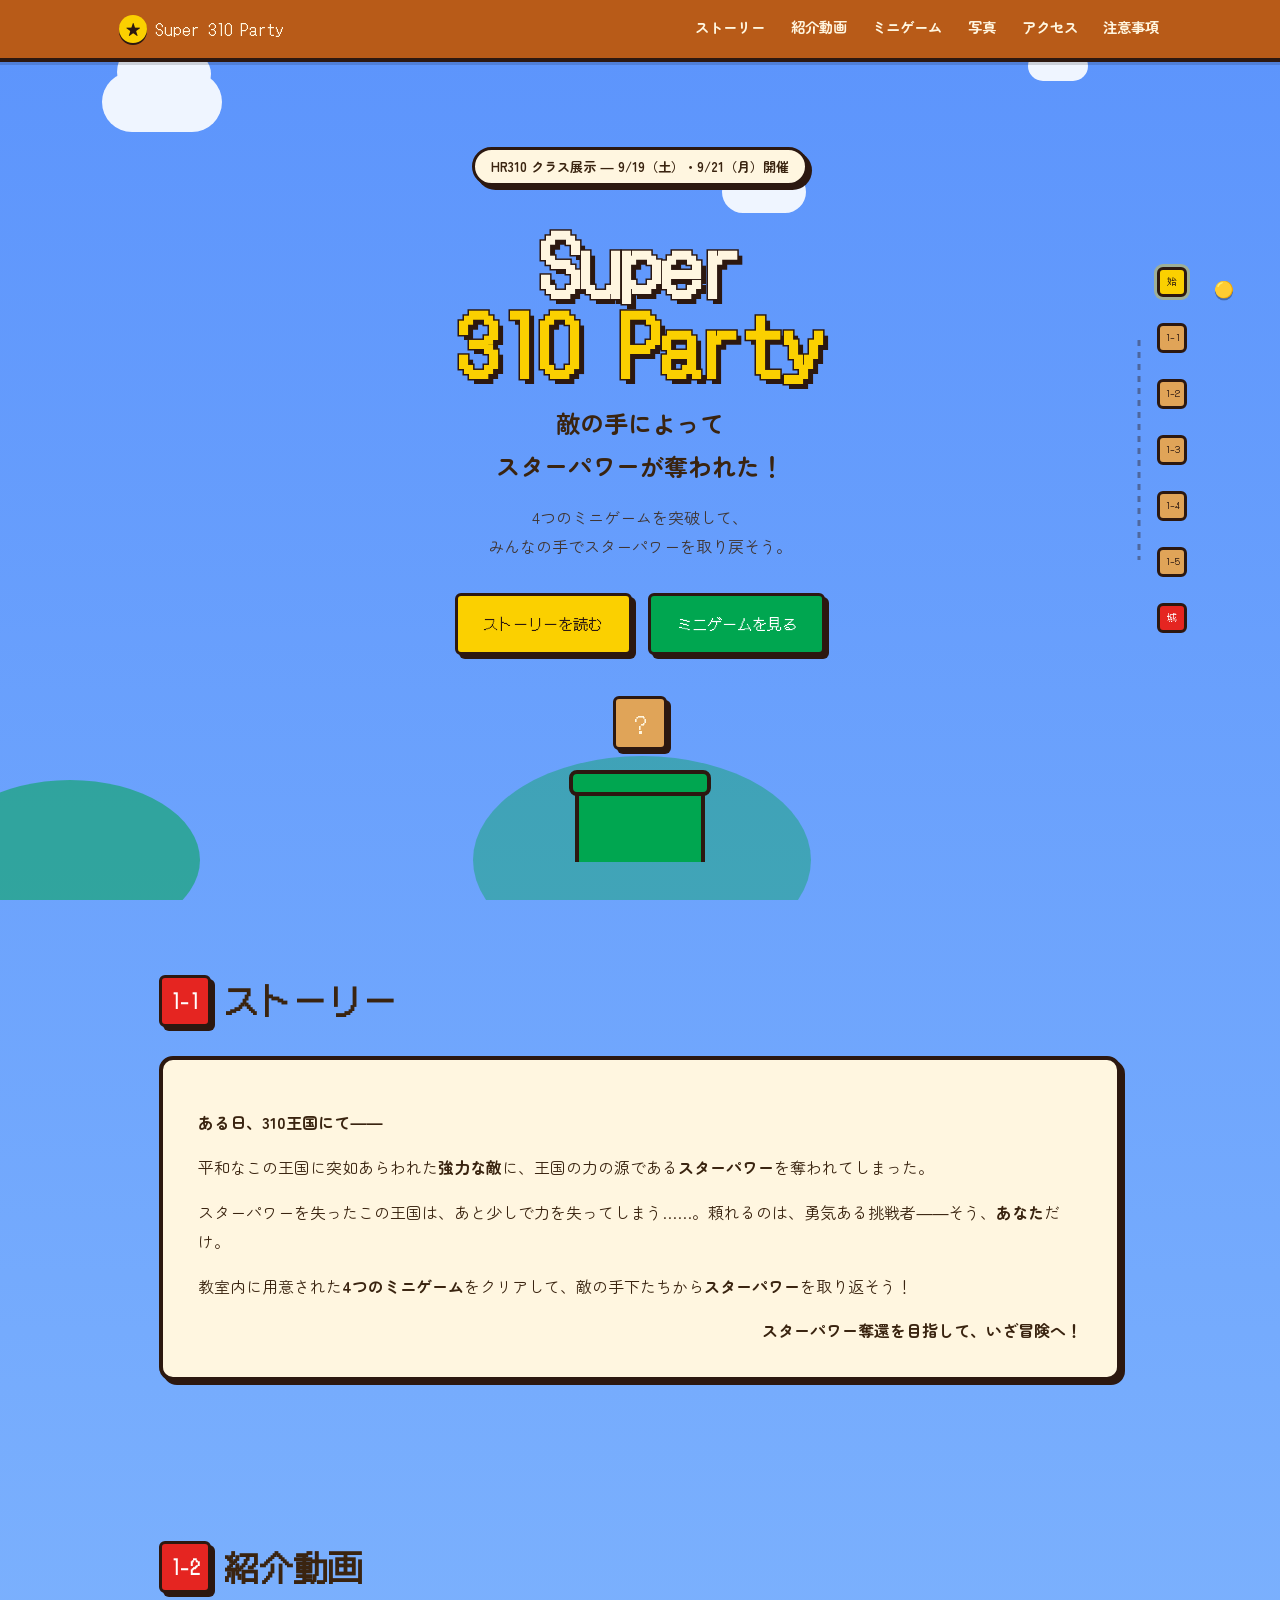
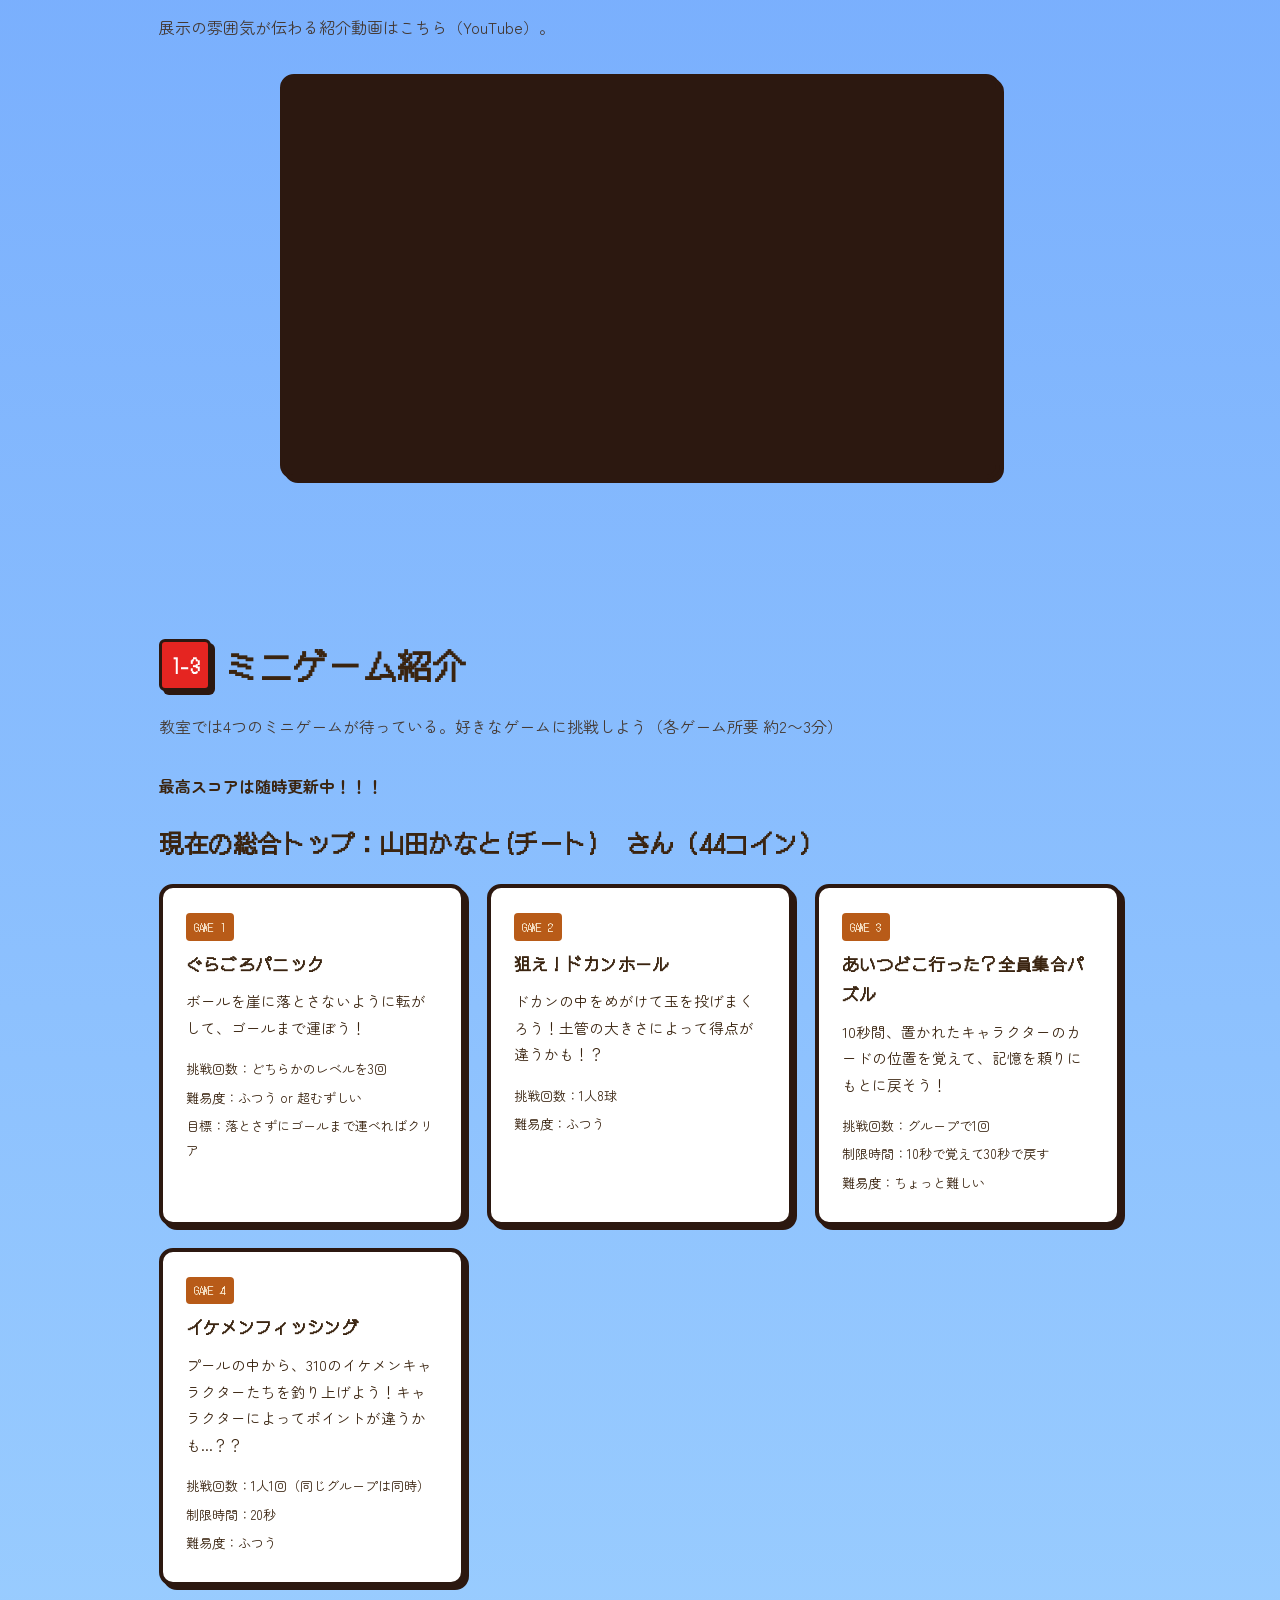
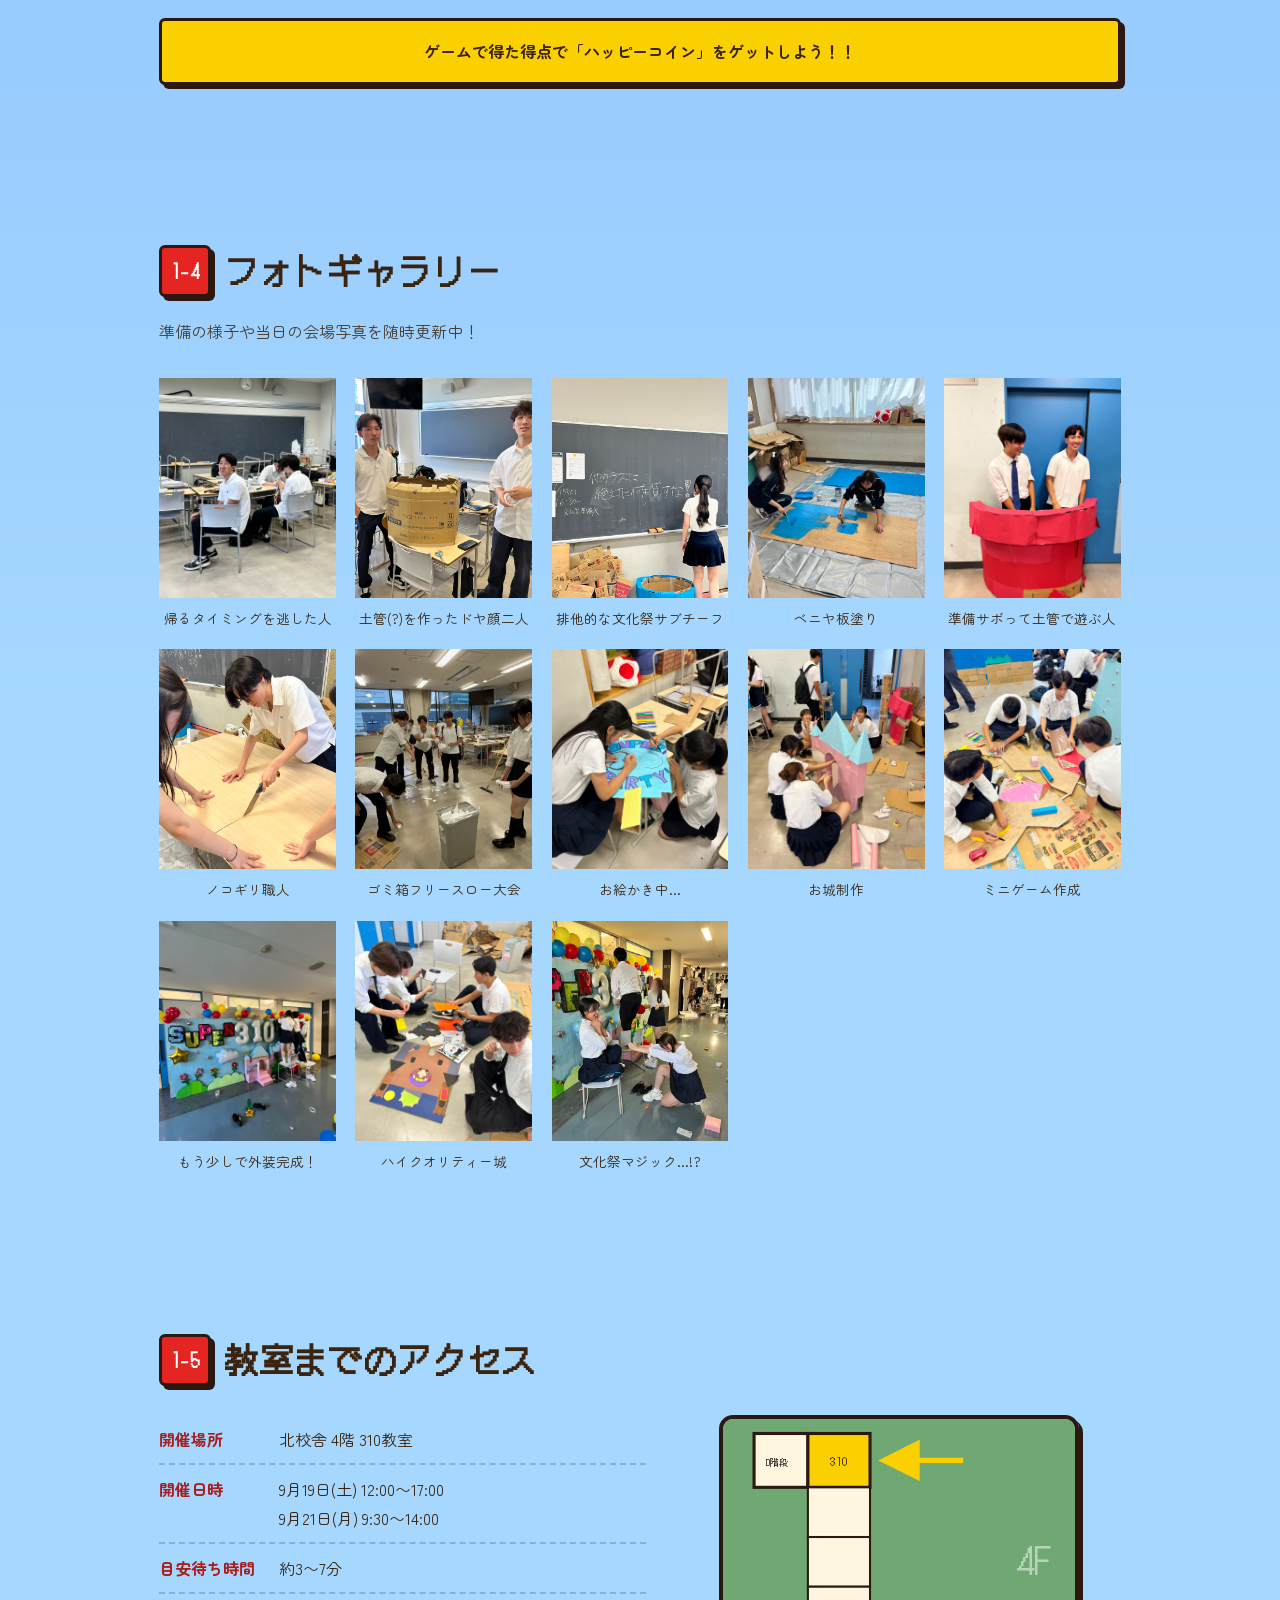
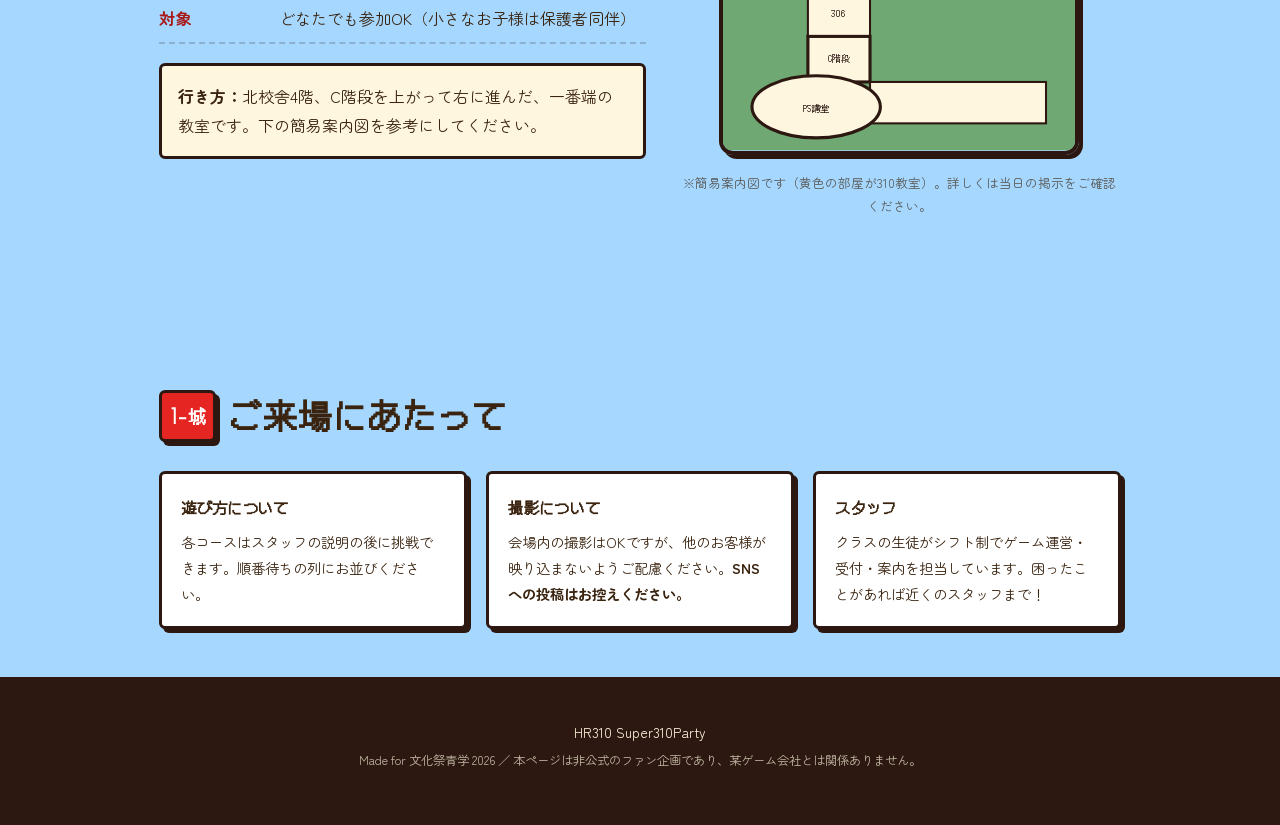
==== commit 5299ef7a: "Update index.html" ====
--- a/index.html
+++ b/index.html
@@ -112,7 +112,7 @@
     <h2 class="section__heading"><span>1-3</span>ミニゲーム紹介</h2>
     <p class="section__lead">教室では4つのミニゲームが待っている。好きなゲームに挑戦しよう（各ゲーム所要 約2〜3分）</p>
     <p><strong>最高スコアは随時更新中！！！</strong></p>
-    <h2><strong>現在の総合トップ：ーーーさん（ーーコイン）</strong></h2>
+    <h2><strong>現在の総合トップ：山田かなと(チート)　さん（44コイン）</strong></h2>
 
     <div class="game-grid">
       <article class="game-card">
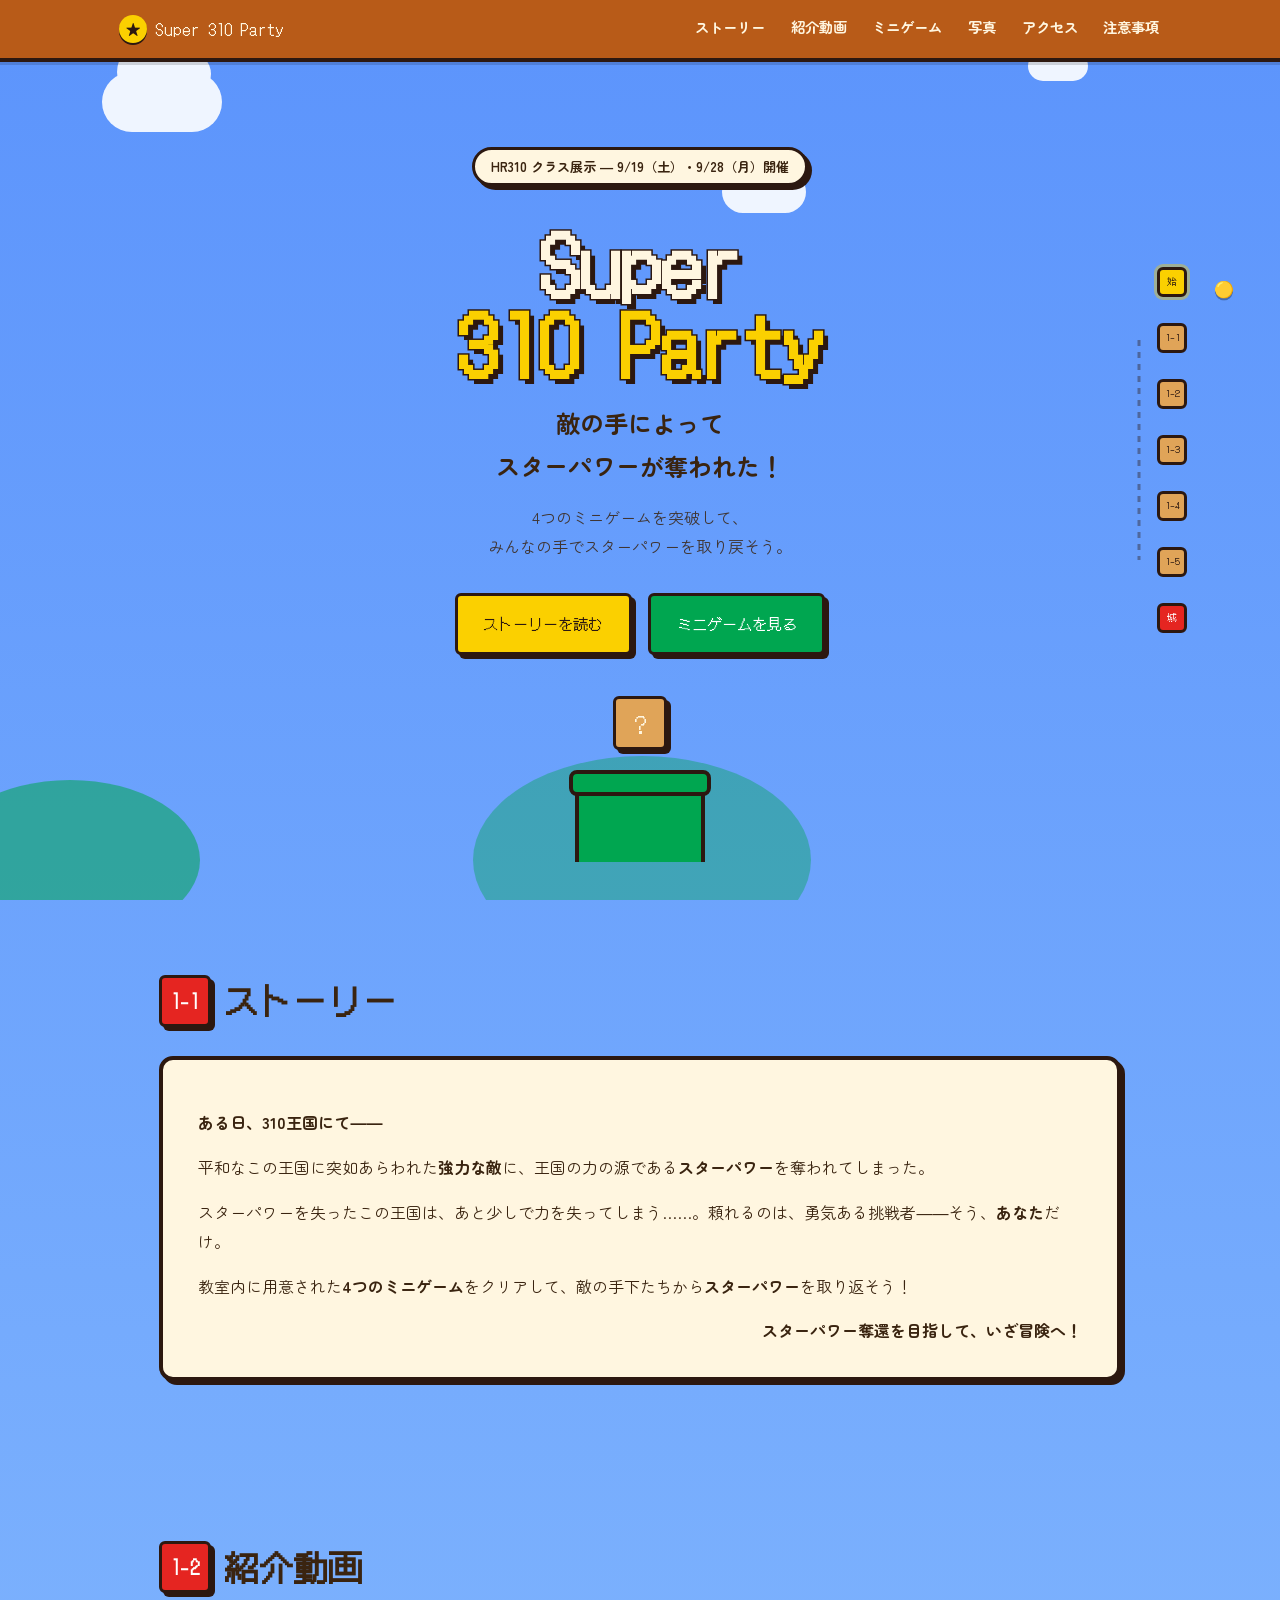
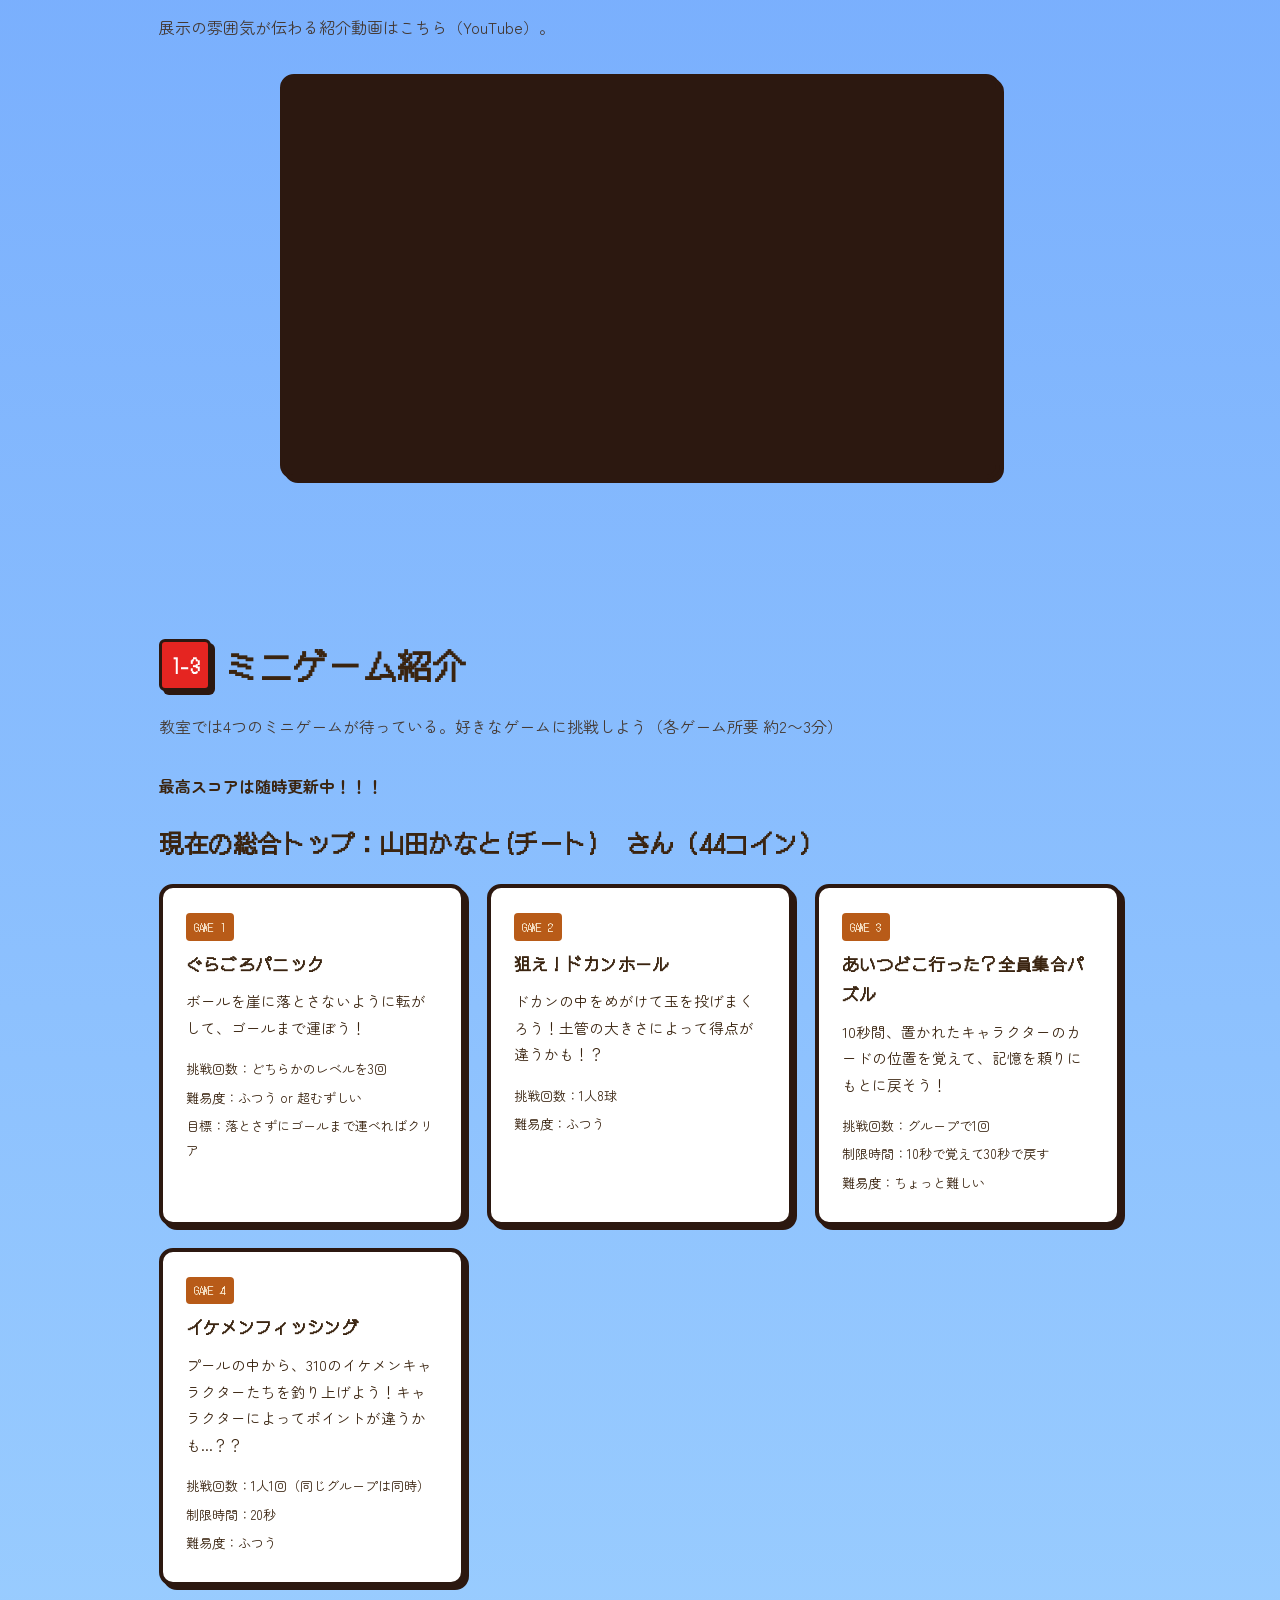
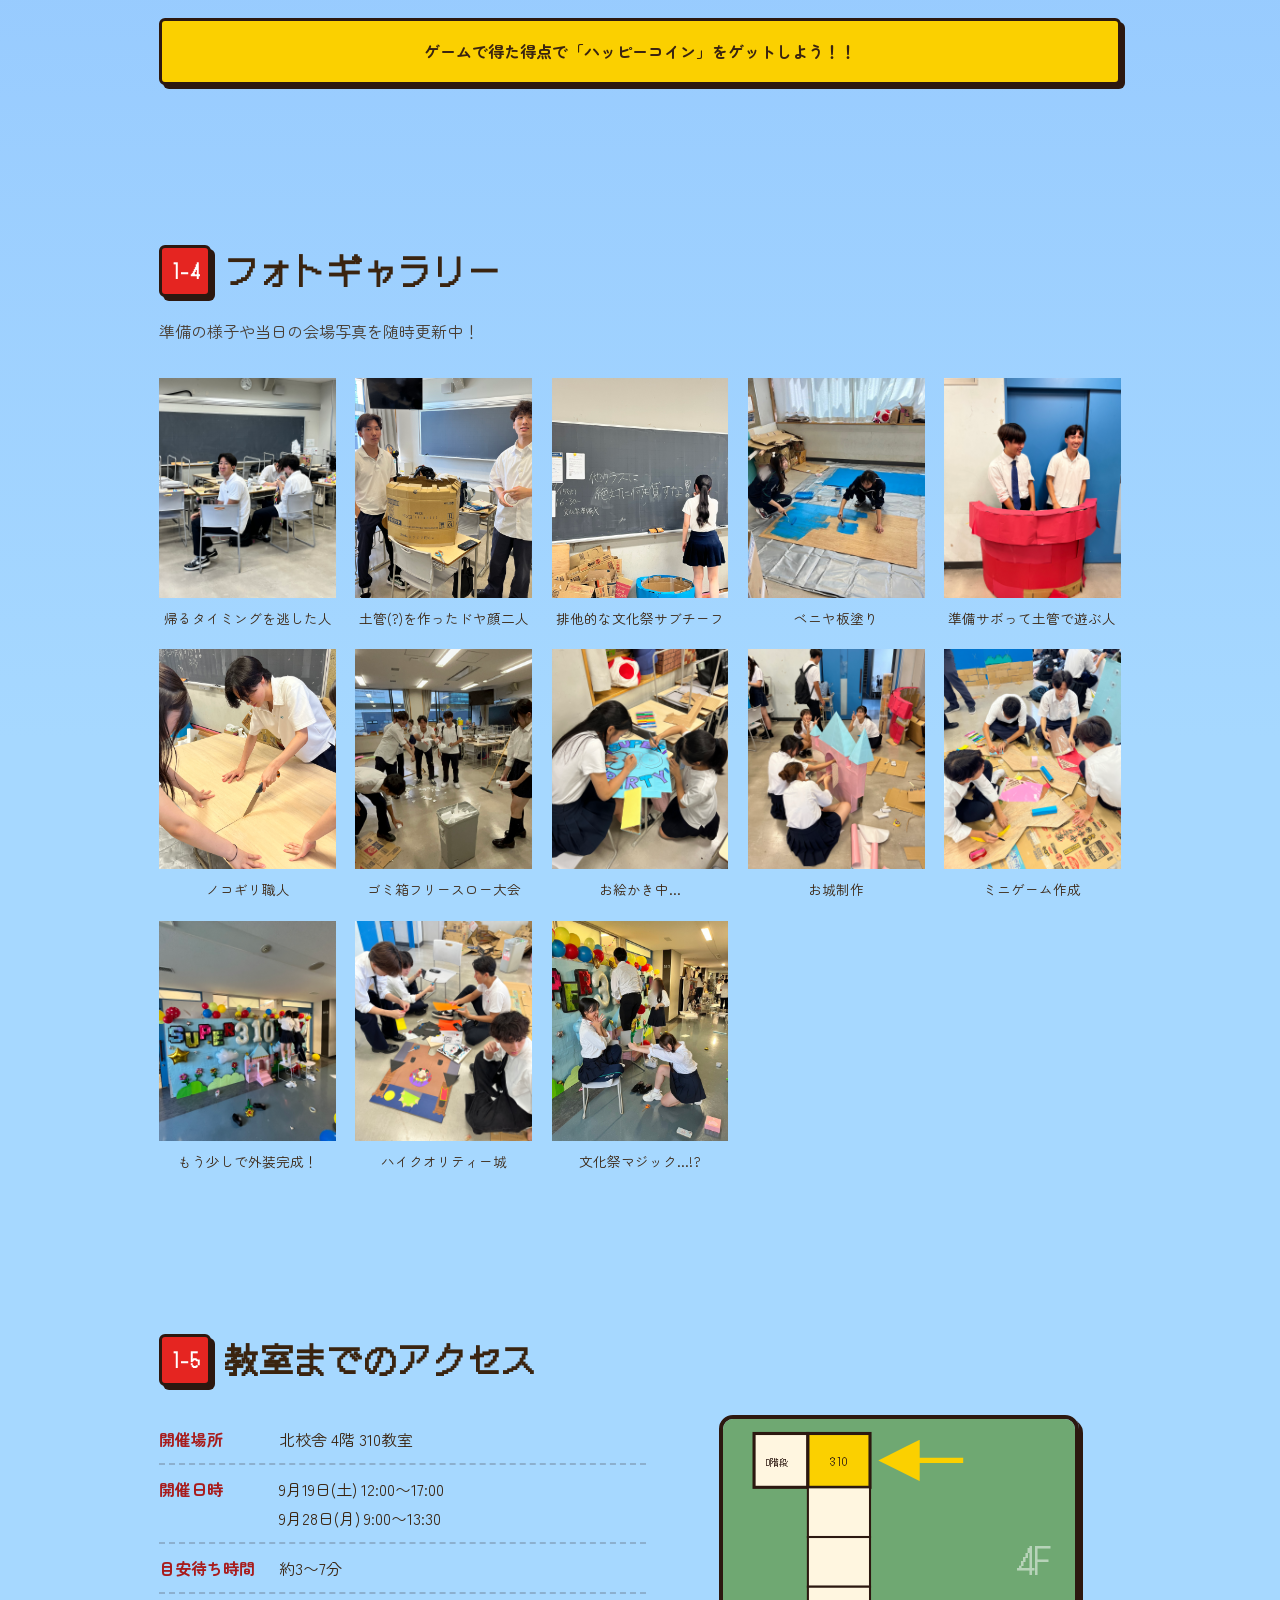
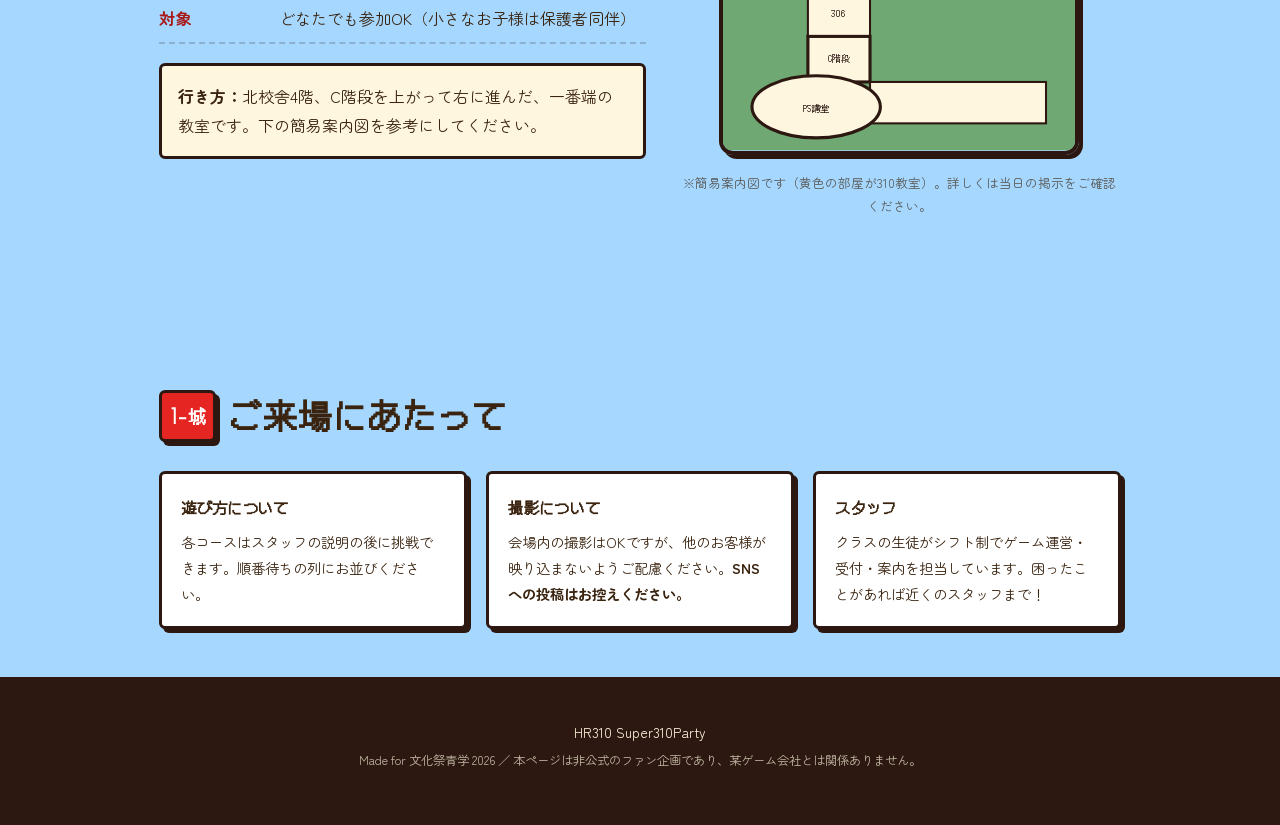
==== commit be4ab36a: "Update index.html" ====
--- a/index.html
+++ b/index.html
@@ -62,7 +62,7 @@
   <!-- ===== ヒーロー ===== -->
   <section class="hero">
     <div class="hero__inner">
-      <p class="hero__eyebrow">HR310 クラス展示 ― 9/19（土）・9/21（月）開催</p>
+      <p class="hero__eyebrow">HR310 クラス展示 ― 9/19（土）・9/28（月）開催</p>
       <h1 class="hero__title">
         <span class="hero__title-line">Super</span>
         <span class="hero__title-line hero__title-line--accent">310 Party</span>
@@ -206,7 +206,7 @@
       <div class="access__info">
         <dl class="access__list">
           <div><dt>開催場所</dt><dd>北校舎 4階 310教室</dd></div>
-          <div><dt>開催日時</dt><dd>9月19日(土) 12:00〜17:00<br>9月21日(月) 9:30〜14:00</dd></div>
+          <div><dt>開催日時</dt><dd>9月19日(土) 12:00〜17:00<br>9月28日(月) 9:00〜13:30</dd></div>
           <div><dt>目安待ち時間</dt><dd>約3〜7分</dd></div>
           <div><dt>対象</dt><dd>どなたでも参加OK（小さなお子様は保護者同伴）</dd></div>
         </dl>
